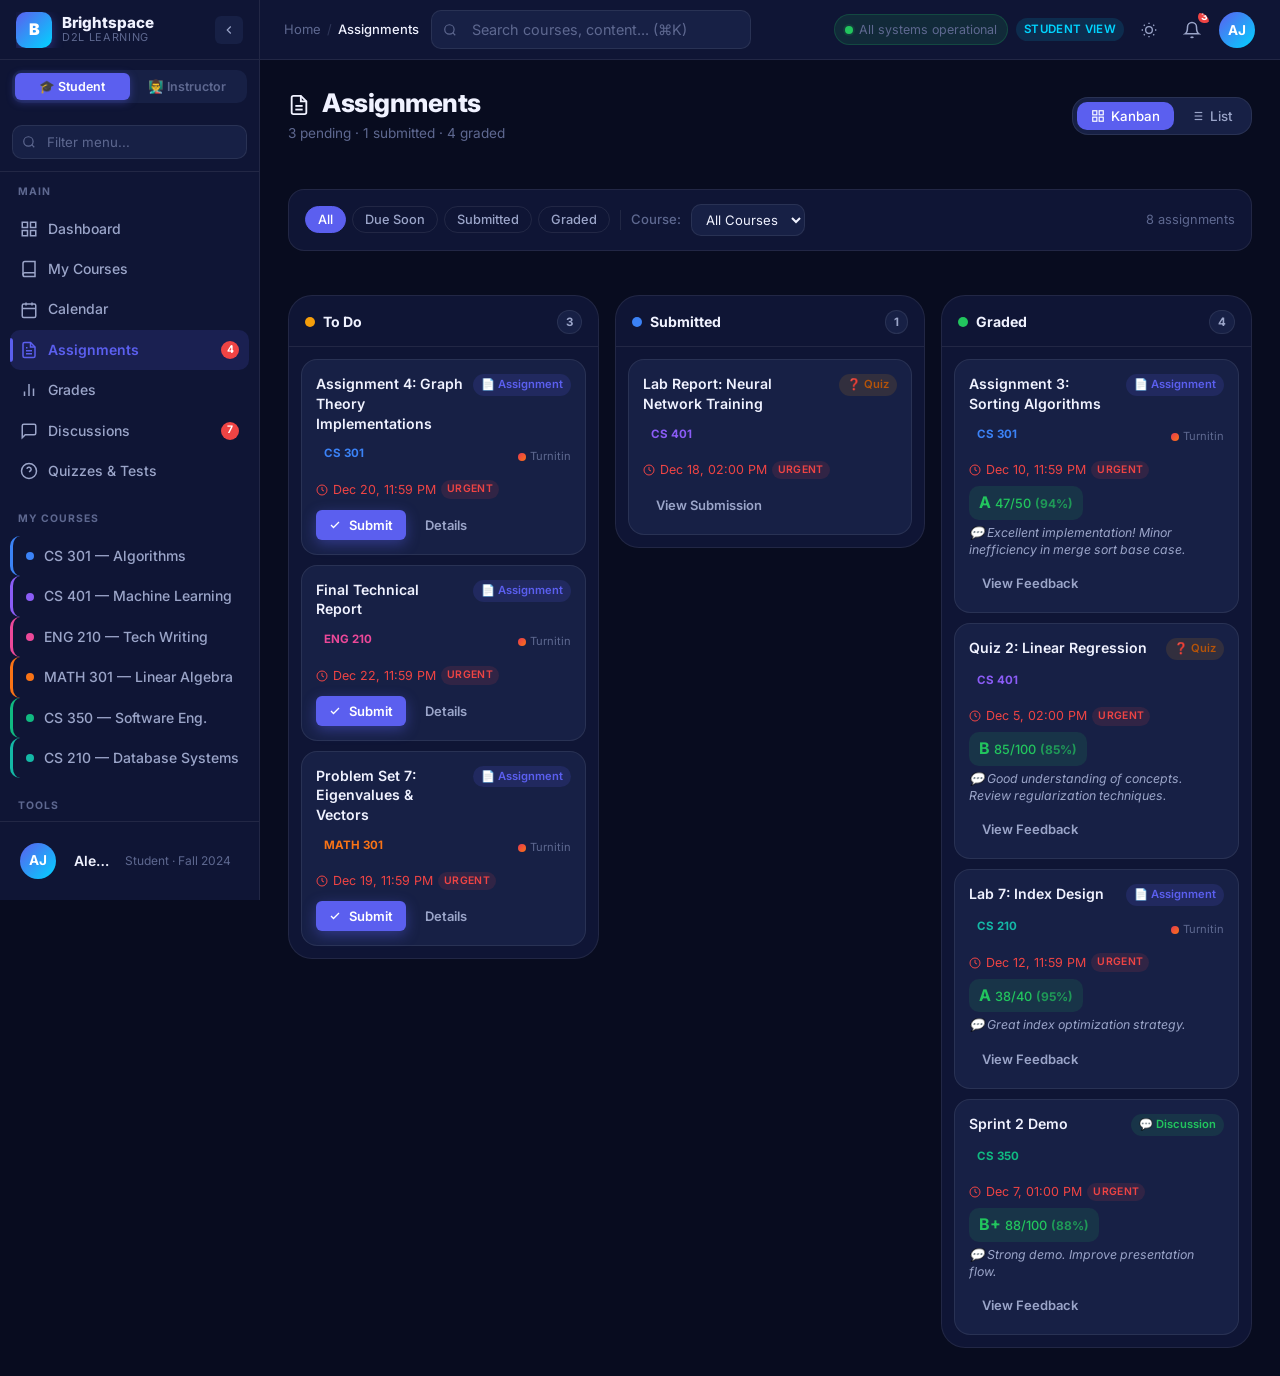
==== assignments.html @ e29e46c1 "Add files via upload" ====
<!DOCTYPE html>
<html lang="en">
<head>
  <meta charset="UTF-8"/>
  <meta name="viewport" content="width=device-width, initial-scale=1.0"/>
  <meta name="description" content="Brightspace LMS — Assignments. View, manage and submit your assignments across all courses."/>
  <title>Assignments — Brightspace LMS</title>
  <link rel="preconnect" href="https://fonts.googleapis.com"/>
  <link rel="preconnect" href="https://fonts.gstatic.com" crossorigin/>
  <link href="https://fonts.googleapis.com/css2?family=Inter:wght@300;400;500;600;700;800&display=swap" rel="stylesheet"/>
  <link rel="stylesheet" href="css/design-system.css"/>
  <link rel="stylesheet" href="css/layout.css"/>
  <link rel="stylesheet" href="css/animations.css"/>
  <style>
    /* ── Page-level controls ── */
    .page-header {
      display: flex;
      align-items: center;
      justify-content: space-between;
      gap: 16px;
      flex-wrap: wrap;
      margin-bottom: 20px;
    }
    .page-header-left h1 {
      font-size: 1.6rem;
      font-weight: 800;
      color: var(--text-primary);
    }
    .page-header-left p {
      font-size: 0.85rem;
      color: var(--text-muted);
      margin-top: 3px;
    }

    /* ── View toggle ── */
    .view-toggle {
      display: flex;
      background: var(--bg-elevated);
      border: 1px solid var(--border);
      border-radius: var(--radius-lg);
      padding: 4px;
      gap: 2px;
    }
    .view-btn {
      display: flex; align-items: center; gap: 6px;
      padding: 6px 14px;
      border-radius: var(--radius-md);
      border: none;
      background: transparent;
      color: var(--text-secondary);
      font-size: 0.83rem;
      font-weight: 500;
      cursor: pointer;
      transition: all var(--transition-fast);
      font-family: inherit;
    }
    .view-btn.active {
      background: var(--primary);
      color: #fff;
    }
    .view-btn:hover:not(.active) {
      background: var(--bg-surface);
      color: var(--text-primary);
    }

    /* ── Filter bar ── */
    .filter-bar {
      display: flex;
      align-items: center;
      gap: 10px;
      flex-wrap: wrap;
      padding: 14px 16px;
      background: var(--bg-surface);
      border: 1px solid var(--border);
      border-radius: var(--radius-lg);
      margin-bottom: 20px;
    }
    .filter-chip-group {
      display: flex;
      gap: 6px;
      flex-wrap: wrap;
    }
    .filter-chip {
      padding: 5px 12px;
      border-radius: 100px;
      border: 1px solid var(--border);
      background: transparent;
      color: var(--text-secondary);
      font-size: 0.8rem;
      font-weight: 500;
      cursor: pointer;
      transition: all var(--transition-fast);
      font-family: inherit;
    }
    .filter-chip.active {
      background: var(--primary);
      border-color: var(--primary);
      color: #fff;
    }
    .filter-chip:hover:not(.active) {
      border-color: var(--primary);
      color: var(--primary);
    }
    .filter-select {
      padding: 6px 10px;
      border-radius: var(--radius-md);
      border: 1px solid var(--border);
      background: var(--bg-elevated);
      color: var(--text-primary);
      font-size: 0.82rem;
      font-family: inherit;
      cursor: pointer;
    }
    .filter-divider {
      width: 1px;
      height: 20px;
      background: var(--border);
      flex-shrink: 0;
    }

    /* ── Kanban ── */
    .kanban-board {
      display: grid;
      grid-template-columns: repeat(3, 1fr);
      gap: 16px;
      align-items: start;
    }
    @media (max-width: 900px) {
      .kanban-board { grid-template-columns: 1fr; }
    }
    .kanban-col {
      background: var(--bg-surface);
      border: 1px solid var(--border);
      border-radius: var(--radius-xl);
      overflow: hidden;
    }
    .kanban-col-header {
      display: flex;
      align-items: center;
      justify-content: space-between;
      padding: 14px 16px 12px;
      border-bottom: 1px solid var(--border);
    }
    .kanban-col-title {
      display: flex;
      align-items: center;
      gap: 8px;
      font-size: 0.88rem;
      font-weight: 700;
      color: var(--text-primary);
    }
    .kanban-count {
      background: var(--bg-elevated);
      border: 1px solid var(--border);
      color: var(--text-secondary);
      font-size: 0.72rem;
      font-weight: 700;
      padding: 2px 8px;
      border-radius: 100px;
    }
    .kanban-cards {
      padding: 12px;
      display: flex;
      flex-direction: column;
      gap: 10px;
      min-height: 120px;
    }

    /* ── Assignment Card ── */
    .assignment-card {
      background: var(--bg-elevated);
      border: 1px solid var(--border);
      border-radius: var(--radius-lg);
      padding: 14px;
      transition: all var(--transition);
      cursor: default;
      position: relative;
    }
    .assignment-card:hover {
      border-color: rgba(91,95,239,0.35);
      transform: translateY(-1px);
      box-shadow: var(--shadow-md);
    }
    .card-top {
      display: flex;
      align-items: flex-start;
      justify-content: space-between;
      gap: 8px;
      margin-bottom: 8px;
    }
    .card-title {
      font-size: 0.88rem;
      font-weight: 600;
      color: var(--text-primary);
      line-height: 1.4;
    }
    .type-badge {
      display: flex; align-items: center; gap: 4px;
      padding: 2px 8px;
      border-radius: 100px;
      font-size: 0.7rem;
      font-weight: 600;
      white-space: nowrap;
      flex-shrink: 0;
    }
    .type-assignment { background: var(--primary-light); color: var(--primary); }
    .type-quiz       { background: var(--warning-light); color: #b45309; }
    .type-discussion { background: var(--success-light); color: var(--success); }

    .course-badge {
      display: inline-flex;
      align-items: center;
      gap: 5px;
      padding: 3px 8px;
      border-radius: 100px;
      font-size: 0.72rem;
      font-weight: 700;
      margin-bottom: 6px;
    }
    .card-due {
      display: flex;
      align-items: center;
      gap: 5px;
      font-size: 0.78rem;
      color: var(--text-muted);
      margin-top: 8px;
    }
    .card-actions {
      display: flex;
      gap: 6px;
      margin-top: 10px;
    }

    /* graded feedback */
    .grade-chip {
      display: inline-flex;
      align-items: baseline;
      gap: 4px;
      padding: 4px 10px;
      border-radius: var(--radius-md);
      background: var(--success-light);
      color: var(--success);
      font-weight: 700;
      font-size: 0.88rem;
      margin-top: 6px;
    }
    .feedback-snippet {
      font-size: 0.77rem;
      color: var(--text-secondary);
      font-style: italic;
      margin-top: 4px;
      line-height: 1.4;
      display: -webkit-box;
      -webkit-line-clamp: 2;
      -webkit-box-orient: vertical;
      overflow: hidden;
    }

    /* turnitin icon */
    .turnitin-badge {
      display: inline-flex;
      align-items: center;
      gap: 4px;
      font-size: 0.7rem;
      color: var(--text-muted);
      margin-left: auto;
    }
    .turnitin-dot {
      width: 8px; height: 8px;
      border-radius: 50%;
      background: linear-gradient(135deg, #e63950, #f97316);
    }

    /* ── List View ── */
    .assignments-table {
      width: 100%;
      border-collapse: collapse;
    }
    .assignments-table th {
      text-align: left;
      font-size: 0.75rem;
      font-weight: 700;
      color: var(--text-muted);
      text-transform: uppercase;
      letter-spacing: 0.06em;
      padding: 10px 14px;
      border-bottom: 1px solid var(--border);
      white-space: nowrap;
      cursor: pointer;
      user-select: none;
    }
    .assignments-table th:hover { color: var(--text-primary); }
    .assignments-table th .sort-icon { margin-left: 4px; opacity: 0.4; }
    .assignments-table th.sorted .sort-icon { opacity: 1; color: var(--primary); }
    .assignments-table td {
      padding: 12px 14px;
      border-bottom: 1px solid var(--border);
      font-size: 0.85rem;
      color: var(--text-primary);
      vertical-align: middle;
    }
    .assignments-table tr:last-child td { border-bottom: none; }
    .assignments-table tbody tr:hover { background: var(--bg-elevated); }
    .table-check { width: 16px; height: 16px; accent-color: var(--primary); cursor: pointer; }

    .status-badge {
      display: inline-flex; align-items: center; gap: 5px;
      padding: 3px 10px;
      border-radius: 100px;
      font-size: 0.75rem;
      font-weight: 600;
    }
    .status-pending  { background: var(--warning-light); color: #b45309; }
    .status-submitted{ background: #EFF6FF; color: #2563EB; }
    .status-graded   { background: var(--success-light); color: var(--success); }

    /* empty state */
    .empty-kanban {
      text-align: center;
      padding: 32px 16px;
      color: var(--text-muted);
      font-size: 0.83rem;
    }

    /* ── Submit Modal ── */
    .modal-overlay {
      position: fixed; inset: 0;
      background: rgba(0,0,0,0.6);
      backdrop-filter: blur(4px);
      z-index: 1000;
      display: none;
      align-items: center;
      justify-content: center;
      padding: 20px;
    }
    .modal-overlay.open { display: flex; }
    .modal-box {
      background: var(--bg-surface);
      border: 1px solid var(--border);
      border-radius: var(--radius-xl);
      width: 100%;
      max-width: 600px;
      max-height: 90vh;
      overflow-y: auto;
      box-shadow: var(--shadow-xl);
      animation: slideUp 0.25s ease;
    }
    @keyframes slideUp {
      from { opacity: 0; transform: translateY(20px); }
      to   { opacity: 1; transform: translateY(0); }
    }
    .modal-header {
      display: flex;
      align-items: flex-start;
      justify-content: space-between;
      padding: 20px 22px 16px;
      border-bottom: 1px solid var(--border);
    }
    .modal-title { font-size: 1.05rem; font-weight: 700; color: var(--text-primary); }
    .modal-subtitle { font-size: 0.82rem; color: var(--text-muted); margin-top: 3px; }
    .modal-body { padding: 20px 22px; }
    .modal-footer {
      padding: 14px 22px;
      border-top: 1px solid var(--border);
      display: flex;
      justify-content: flex-end;
      gap: 10px;
    }

    /* submission tabs */
    .submit-tabs { display: flex; gap: 0; border-bottom: 1px solid var(--border); margin-bottom: 18px; }
    .submit-tab {
      padding: 9px 16px;
      border: none;
      background: transparent;
      color: var(--text-secondary);
      font-size: 0.85rem;
      font-weight: 500;
      cursor: pointer;
      font-family: inherit;
      border-bottom: 2px solid transparent;
      margin-bottom: -1px;
      transition: all var(--transition-fast);
    }
    .submit-tab.active {
      color: var(--primary);
      border-bottom-color: var(--primary);
      font-weight: 600;
    }
    .submit-panel { display: none; }
    .submit-panel.active { display: block; }

    /* drag-drop zone */
    .drop-zone {
      border: 2px dashed var(--border);
      border-radius: var(--radius-lg);
      padding: 36px;
      text-align: center;
      transition: all var(--transition);
      cursor: pointer;
    }
    .drop-zone:hover, .drop-zone.dragover {
      border-color: var(--primary);
      background: var(--primary-light);
    }
    .drop-zone-icon { font-size: 2.2rem; margin-bottom: 10px; }
    .drop-zone p { font-size: 0.88rem; color: var(--text-secondary); }
    .drop-zone strong { color: var(--primary); }

    .form-label { display: block; font-size: 0.82rem; font-weight: 600; color: var(--text-primary); margin-bottom: 6px; }
    .form-textarea {
      width: 100%;
      min-height: 120px;
      padding: 10px 12px;
      border: 1px solid var(--border);
      border-radius: var(--radius-md);
      background: var(--bg-elevated);
      color: var(--text-primary);
      font-size: 0.875rem;
      font-family: inherit;
      resize: vertical;
      transition: border-color var(--transition-fast);
      box-sizing: border-box;
    }
    .form-textarea:focus {
      outline: none;
      border-color: var(--primary);
      box-shadow: 0 0 0 3px var(--primary-light);
    }
  </style>
</head>
<body>
<div class="app-shell" id="appShell">

  <!-- ═══════════════ SIDEBAR ═══════════════ -->
  <aside class="sidebar" id="sidebar" role="navigation" aria-label="Main navigation">
    <div class="sidebar-header">
      <a href="index.html" class="logo" aria-label="Brightspace LMS home">
        <div class="logo-icon" aria-hidden="true">B</div>
        <div class="logo-text">
          <span class="brand">Brightspace</span>
          <span class="sub">D2L Learning</span>
        </div>
      </a>
      <button class="sidebar-toggle" id="sidebarToggle" aria-label="Collapse sidebar" data-tooltip="Collapse (Ctrl+B)">
        <svg width="14" height="14" fill="none" stroke="currentColor" stroke-width="2" viewBox="0 0 24 24"><polyline points="15 18 9 12 15 6"/></svg>
      </button>
    </div>

    <!-- Role Toggle -->
    <div class="role-toggle" role="group" aria-label="Switch user role">
      <button class="role-btn" data-role-btn="student" aria-pressed="true">🎓 Student</button>
      <button class="role-btn" data-role-btn="instructor" aria-pressed="false">👨‍🏫 Instructor</button>
    </div>

    <!-- Search -->
    <div class="sidebar-search">
      <div class="input-group">
        <svg class="input-icon" width="14" height="14" fill="none" stroke="currentColor" stroke-width="2" viewBox="0 0 24 24"><circle cx="11" cy="11" r="8"/><path d="m21 21-4.35-4.35"/></svg>
        <input type="search" class="input" id="sidebarSearch" placeholder="Filter menu..." aria-label="Filter navigation"/>
      </div>
    </div>

    <div class="sidebar-scroll">
      <!-- Main Navigation -->
      <nav class="nav-section" aria-label="Main">
        <div class="nav-section-label">Main</div>
        <a href="index.html" class="nav-item" data-page="index.html" aria-label="Dashboard">
          <svg width="18" height="18" fill="none" stroke="currentColor" stroke-width="2" viewBox="0 0 24 24"><rect x="3" y="3" width="7" height="7"/><rect x="14" y="3" width="7" height="7"/><rect x="3" y="14" width="7" height="7"/><rect x="14" y="14" width="7" height="7"/></svg>
          <span class="nav-label">Dashboard</span>
        </a>
        <a href="courses.html" class="nav-item" data-page="courses.html" aria-label="My Courses">
          <svg width="18" height="18" fill="none" stroke="currentColor" stroke-width="2" viewBox="0 0 24 24"><path d="M4 19.5A2.5 2.5 0 0 1 6.5 17H20"/><path d="M6.5 2H20v20H6.5A2.5 2.5 0 0 1 4 19.5v-15A2.5 2.5 0 0 1 6.5 2z"/></svg>
          <span class="nav-label">My Courses</span>
        </a>
        <a href="calendar.html" class="nav-item" data-page="calendar.html" aria-label="Calendar">
          <svg width="18" height="18" fill="none" stroke="currentColor" stroke-width="2" viewBox="0 0 24 24"><rect x="3" y="4" width="18" height="18" rx="2"/><line x1="16" y1="2" x2="16" y2="6"/><line x1="8" y1="2" x2="8" y2="6"/><line x1="3" y1="10" x2="21" y2="10"/></svg>
          <span class="nav-label">Calendar</span>
        </a>
        <a href="assignments.html" class="nav-item" data-page="assignments.html" aria-label="Assignments">
          <svg width="18" height="18" fill="none" stroke="currentColor" stroke-width="2" viewBox="0 0 24 24"><path d="M14 2H6a2 2 0 0 0-2 2v16a2 2 0 0 0 2 2h12a2 2 0 0 0 2-2V8z"/><polyline points="14 2 14 8 20 8"/><line x1="16" y1="13" x2="8" y2="13"/><line x1="16" y1="17" x2="8" y2="17"/><polyline points="10 9 9 9 8 9"/></svg>
          <span class="nav-label">Assignments</span>
          <span class="nav-badge" aria-label="4 items due soon">4</span>
        </a>
        <a href="grades.html" class="nav-item" data-page="grades.html" aria-label="Grades">
          <svg width="18" height="18" fill="none" stroke="currentColor" stroke-width="2" viewBox="0 0 24 24"><line x1="18" y1="20" x2="18" y2="10"/><line x1="12" y1="20" x2="12" y2="4"/><line x1="6" y1="20" x2="6" y2="14"/></svg>
          <span class="nav-label">Grades</span>
        </a>
        <a href="discussions.html" class="nav-item" data-page="discussions.html" aria-label="Discussions">
          <svg width="18" height="18" fill="none" stroke="currentColor" stroke-width="2" viewBox="0 0 24 24"><path d="M21 15a2 2 0 0 1-2 2H7l-4 4V5a2 2 0 0 1 2-2h14a2 2 0 0 1 2 2z"/></svg>
          <span class="nav-label">Discussions</span>
          <span class="nav-badge" aria-label="7 unread">7</span>
        </a>
        <a href="quizzes.html" class="nav-item" data-page="quizzes.html" aria-label="Quizzes & Tests">
          <svg width="18" height="18" fill="none" stroke="currentColor" stroke-width="2" viewBox="0 0 24 24"><circle cx="12" cy="12" r="10"/><path d="M9.09 9a3 3 0 0 1 5.83 1c0 2-3 3-3 3"/><line x1="12" y1="17" x2="12.01" y2="17"/></svg>
          <span class="nav-label">Quizzes &amp; Tests</span>
        </a>
      </nav>

      <!-- Course Navigation -->
      <nav class="nav-section" aria-label="Courses">
        <div class="nav-section-label">My Courses</div>
        <a href="course-home.html?id=cs301" class="nav-item" data-page="course-home.html" style="border-left:3px solid var(--course-blue);padding-left:13px">
          <span style="width:8px;height:8px;border-radius:50%;background:var(--course-blue);flex-shrink:0"></span>
          <span class="nav-label">CS 301 — Algorithms</span>
        </a>
        <a href="course-home.html?id=cs401" class="nav-item" data-page="course-home.html" style="border-left:3px solid var(--course-purple);padding-left:13px">
          <span style="width:8px;height:8px;border-radius:50%;background:var(--course-purple);flex-shrink:0"></span>
          <span class="nav-label">CS 401 — Machine Learning</span>
        </a>
        <a href="course-home.html?id=eng210" class="nav-item" data-page="course-home.html" style="border-left:3px solid var(--course-pink);padding-left:13px">
          <span style="width:8px;height:8px;border-radius:50%;background:var(--course-pink);flex-shrink:0"></span>
          <span class="nav-label">ENG 210 — Tech Writing</span>
        </a>
        <a href="course-home.html?id=math301" class="nav-item" data-page="course-home.html" style="border-left:3px solid var(--course-orange);padding-left:13px">
          <span style="width:8px;height:8px;border-radius:50%;background:var(--course-orange);flex-shrink:0"></span>
          <span class="nav-label">MATH 301 — Linear Algebra</span>
        </a>
        <a href="course-home.html?id=cs350" class="nav-item" data-page="course-home.html" style="border-left:3px solid var(--course-green);padding-left:13px">
          <span style="width:8px;height:8px;border-radius:50%;background:var(--course-green);flex-shrink:0"></span>
          <span class="nav-label">CS 350 — Software Eng.</span>
        </a>
        <a href="course-home.html?id=cs210" class="nav-item" data-page="course-home.html" style="border-left:3px solid var(--course-teal);padding-left:13px">
          <span style="width:8px;height:8px;border-radius:50%;background:var(--course-teal);flex-shrink:0"></span>
          <span class="nav-label">CS 210 — Database Systems</span>
        </a>
      </nav>

      <!-- Tools -->
      <nav class="nav-section" aria-label="Tools">
        <div class="nav-section-label">Tools</div>
        <a href="content.html" class="nav-item" data-page="content.html">
          <svg width="18" height="18" fill="none" stroke="currentColor" stroke-width="2" viewBox="0 0 24 24"><path d="M2 3h6a4 4 0 0 1 4 4v14a3 3 0 0 0-3-3H2z"/><path d="M22 3h-6a4 4 0 0 0-4 4v14a3 3 0 0 1 3-3h7z"/></svg>
          <span class="nav-label">Course Content</span>
        </a>
        <a href="#" class="nav-item" onclick="Toast.show('Brightspace ePortfolio opened','info'); return false;">
          <svg width="18" height="18" fill="none" stroke="currentColor" stroke-width="2" viewBox="0 0 24 24"><rect x="2" y="7" width="20" height="14" rx="2"/><path d="M16 21V5a2 2 0 0 0-2-2h-4a2 2 0 0 0-2 2v16"/></svg>
          <span class="nav-label">ePortfolio</span>
        </a>
        <a href="#" class="nav-item" onclick="Toast.show('Awards & Badges opened','info'); return false;">
          <svg width="18" height="18" fill="none" stroke="currentColor" stroke-width="2" viewBox="0 0 24 24"><circle cx="12" cy="8" r="6"/><path d="M15.477 12.89L17 22l-5-3-5 3 1.523-9.11"/></svg>
          <span class="nav-label">Awards &amp; Badges</span>
        </a>
        <a href="#" class="nav-item" onclick="Toast.show('Surveys opened','info'); return false;">
          <svg width="18" height="18" fill="none" stroke="currentColor" stroke-width="2" viewBox="0 0 24 24"><path d="M14 2H6a2 2 0 0 0-2 2v16a2 2 0 0 0 2 2h12a2 2 0 0 0 2-2V8z"/><polyline points="14 2 14 8 20 8"/><line x1="16" y1="13" x2="8" y2="13"/><line x1="16" y1="17" x2="8" y2="17"/><polyline points="10 9 9 9 8 9"/></svg>
          <span class="nav-label">Surveys</span>
        </a>
        <a href="#" class="nav-item" onclick="Toast.show('Checklist opened','info'); return false;">
          <svg width="18" height="18" fill="none" stroke="currentColor" stroke-width="2" viewBox="0 0 24 24"><polyline points="9 11 12 14 22 4"/><path d="M21 12v7a2 2 0 0 1-2 2H5a2 2 0 0 1-2-2V5a2 2 0 0 1 2-2h11"/></svg>
          <span class="nav-label">Checklists</span>
        </a>
        <a href="#" class="nav-item" onclick="Toast.show('Groups opened','info'); return false;">
          <svg width="18" height="18" fill="none" stroke="currentColor" stroke-width="2" viewBox="0 0 24 24"><path d="M17 21v-2a4 4 0 0 0-4-4H5a4 4 0 0 0-4 4v2"/><circle cx="9" cy="7" r="4"/><path d="M23 21v-2a4 4 0 0 0-3-3.87"/><path d="M16 3.13a4 4 0 0 1 0 7.75"/></svg>
          <span class="nav-label">Groups</span>
        </a>
        <a href="#" class="nav-item" data-instructor-only style="display:none" onclick="Toast.show('Competencies opened','info'); return false;">
          <svg width="18" height="18" fill="none" stroke="currentColor" stroke-width="2" viewBox="0 0 24 24"><path d="M22 11.08V12a10 10 0 1 1-5.93-9.14"/><polyline points="22 4 12 14.01 9 11.01"/></svg>
          <span class="nav-label">Competencies</span>
        </a>
        <a href="#" class="nav-item" data-instructor-only style="display:none" onclick="Toast.show('Analytics opened','info'); return false;">
          <svg width="18" height="18" fill="none" stroke="currentColor" stroke-width="2" viewBox="0 0 24 24"><line x1="18" y1="20" x2="18" y2="10"/><line x1="12" y1="20" x2="12" y2="4"/><line x1="6" y1="20" x2="6" y2="14"/></svg>
          <span class="nav-label">Class Analytics</span>
        </a>
        <a href="#" class="nav-item" data-instructor-only style="display:none" onclick="Toast.show('Rubrics opened','info'); return false;">
          <svg width="18" height="18" fill="none" stroke="currentColor" stroke-width="2" viewBox="0 0 24 24"><path d="M9 11l3 3L22 4"/><path d="M21 12v7a2 2 0 0 1-2 2H5a2 2 0 0 1-2-2V5a2 2 0 0 1 2-2h11"/></svg>
          <span class="nav-label">Rubrics</span>
        </a>
        <a href="#" class="nav-item" data-instructor-only style="display:none" onclick="Toast.show('Grade settings opened','info'); return false;">
          <svg width="18" height="18" fill="none" stroke="currentColor" stroke-width="2" viewBox="0 0 24 24"><circle cx="12" cy="12" r="3"/><path d="M19.4 15a1.65 1.65 0 0 0 .33 1.82l.06.06a2 2 0 0 1-2.83 2.83l-.06-.06a1.65 1.65 0 0 0-1.82-.33 1.65 1.65 0 0 0-1 1.51V21a2 2 0 0 1-4 0v-.09A1.65 1.65 0 0 0 9 19.4a1.65 1.65 0 0 0-1.82.33l-.06.06a2 2 0 0 1-2.83-2.83l.06-.06A1.65 1.65 0 0 0 4.68 15a1.65 1.65 0 0 0-1.51-1H3a2 2 0 0 1 0-4h.09A1.65 1.65 0 0 0 4.6 9a1.65 1.65 0 0 0-.33-1.82l-.06-.06a2 2 0 0 1 2.83-2.83l.06.06A1.65 1.65 0 0 0 9 4.68a1.65 1.65 0 0 0 1-1.51V3a2 2 0 0 1 4 0v.09a1.65 1.65 0 0 0 1 1.51 1.65 1.65 0 0 0 1.82-.33l.06-.06a2 2 0 0 1 2.83 2.83l-.06.06A1.65 1.65 0 0 0 19.4 9a1.65 1.65 0 0 0 1.51 1H21a2 2 0 0 1 0 4h-.09a1.65 1.65 0 0 0-1.51 1z"/></svg>
          <span class="nav-label">Grade Settings</span>
        </a>
      </nav>
    </div>

    <!-- Sidebar Bottom -->
    <div class="sidebar-bottom">
      <a href="profile.html" class="sidebar-bottom-info" aria-label="View your profile">
        <div class="avatar-placeholder" style="width:36px;height:36px;font-size:0.85rem" id="sidebarAvatar">AJ</div>
        <div class="info-text sidebar-bottom-info">
          <div class="name" id="sidebarName">Alex Johnson</div>
          <div class="role-text" id="sidebarRole">Student · Fall 2024</div>
        </div>
      </a>
    </div>
  </aside>

  <!-- ═══════════════ TOPBAR ═══════════════ -->
  <header class="topbar" role="banner">
    <div class="topbar-left">
      <button class="btn btn-icon" id="mobileSidebarToggle" aria-label="Open navigation menu" style="display:none">
        <svg width="18" height="18" fill="none" stroke="currentColor" stroke-width="2" viewBox="0 0 24 24"><line x1="3" y1="12" x2="21" y2="12"/><line x1="3" y1="6" x2="21" y2="6"/><line x1="3" y1="18" x2="21" y2="18"/></svg>
      </button>

      <!-- Breadcrumb -->
      <nav aria-label="Breadcrumb" class="breadcrumbs">
        <a href="index.html">Home</a>
        <span class="sep" aria-hidden="true">/</span>
        <span class="current" aria-current="page">Assignments</span>
      </nav>

      <!-- Global search -->
      <div class="input-group" style="max-width:320px;flex:1" role="search">
        <svg class="input-icon" width="14" height="14" fill="none" stroke="currentColor" stroke-width="2" viewBox="0 0 24 24"><circle cx="11" cy="11" r="8"/><path d="m21 21-4.35-4.35"/></svg>
        <input type="search" class="input" id="globalSearch" placeholder="Search courses, content... (⌘K)" aria-label="Search Brightspace"/>
      </div>
    </div>

    <div class="topbar-right">
      <div id="systemStatus" class="system-status" role="status" aria-live="polite">
        <span class="status-dot online"></span> All systems operational
      </div>
      <span class="badge badge-accent" id="roleBadge">Student View</span>
      <button class="btn btn-icon" id="themeToggle" aria-label="Toggle theme" data-tooltip="Light mode">
        <svg width="16" height="16" fill="none" stroke="currentColor" stroke-width="2" viewBox="0 0 24 24"><circle cx="12" cy="12" r="5"/><path d="M12 1v2M12 21v2M4.22 4.22l1.42 1.42M18.36 18.36l1.42 1.42M1 12h2M21 12h2M4.22 19.78l1.42-1.42M18.36 5.64l1.42-1.42"/></svg>
      </button>

      <!-- Notifications -->
      <div class="dropdown notif-btn" style="position:relative">
        <button class="btn btn-icon" id="notifBell" aria-label="Notifications — 3 unread" aria-expanded="false" aria-haspopup="true">
          <svg width="18" height="18" fill="none" stroke="currentColor" stroke-width="2" viewBox="0 0 24 24"><path d="M18 8A6 6 0 0 0 6 8c0 7-3 9-3 9h18s-3-2-3-9"/><path d="M13.73 21a2 2 0 0 1-3.46 0"/></svg>
          <span class="notif-count" aria-hidden="true">3</span>
        </button>
        <div class="notif-panel" id="notifPanel" role="dialog" aria-label="Notifications" aria-hidden="true">
          <div class="notif-panel-header">
            <h3 style="font-size:0.95rem;font-weight:700">Notifications</h3>
            <button class="btn btn-ghost btn-sm" id="markAllRead" aria-label="Mark all notifications as read">Mark all read</button>
          </div>
          <ul class="notif-list" role="list">
            <li class="notif-item unread" role="listitem" onclick="Toast.show('Opening announcement...','info')">
              <div style="font-size:1.2rem">📢</div>
              <div class="notif-item-content">
                <div class="notif-item-title">Quiz 3 Moved to Friday — CS 401</div>
                <div class="notif-item-text">Dr. Chen has rescheduled Quiz 3 to this Friday at 2PM.</div>
                <div class="notif-item-time">10 min ago</div>
              </div>
            </li>
            <li class="notif-item unread" role="listitem" onclick="Toast.show('Opening grade feedback...','success')">
              <div style="font-size:1.2rem">✅</div>
              <div class="notif-item-content">
                <div class="notif-item-title">Assignment 3 Graded — CS 301</div>
                <div class="notif-item-text">You received 47/50 — great work on the sorting algorithms!</div>
                <div class="notif-item-time">2 hours ago</div>
              </div>
            </li>
            <li class="notif-item unread" role="listitem" onclick="Toast.show('Opening discussion...','info')">
              <div style="font-size:1.2rem">💬</div>
              <div class="notif-item-content">
                <div class="notif-item-title">New Reply in Sprint 3 — CS 350</div>
                <div class="notif-item-text">Prof. Rivera replied to your post in "Architecture Discussion".</div>
                <div class="notif-item-time">5 hours ago</div>
              </div>
            </li>
            <li class="notif-item" role="listitem" onclick="Toast.show('Opening calendar...','info')">
              <div style="font-size:1.2rem">⏰</div>
              <div class="notif-item-content">
                <div class="notif-item-title">Deadline Reminder — MATH 301</div>
                <div class="notif-item-text">Problem Set 7 is due tomorrow at 11:59 PM.</div>
                <div class="notif-item-time">1 day ago</div>
              </div>
            </li>
          </ul>
          <div style="padding:10px;border-top:1px solid var(--border)">
            <a href="#" class="btn btn-ghost btn-sm w-full" style="justify-content:center">View all notifications</a>
          </div>
        </div>
      </div>

      <!-- Profile dropdown -->
      <div class="dropdown">
        <button class="btn btn-icon" data-dropdown-trigger aria-label="User menu" aria-expanded="false" aria-haspopup="true" style="padding:0">
          <div class="avatar-placeholder" style="width:36px;height:36px;font-size:0.85rem">AJ</div>
        </button>
        <div class="dropdown-menu" role="menu">
          <div style="padding:10px 12px 6px;border-bottom:1px solid var(--border)">
            <div style="font-weight:600;font-size:0.875rem">Alex Johnson</div>
            <div style="font-size:0.78rem;color:var(--text-muted)">alex.johnson@university.edu</div>
          </div>
          <a href="profile.html" class="dropdown-item" role="menuitem">
            <svg width="15" height="15" fill="none" stroke="currentColor" stroke-width="2" viewBox="0 0 24 24"><path d="M20 21v-2a4 4 0 0 0-4-4H8a4 4 0 0 0-4 4v2"/><circle cx="12" cy="7" r="4"/></svg>
            Profile &amp; Settings
          </a>
          <div class="dropdown-item" role="menuitem" onclick="Toast.show('Opening account security settings...','info')">
            <svg width="15" height="15" fill="none" stroke="currentColor" stroke-width="2" viewBox="0 0 24 24"><rect x="3" y="11" width="18" height="11" rx="2"/><path d="M7 11V7a5 5 0 0 1 10 0v4"/></svg>
            Account Security
          </div>
          <div class="dropdown-divider"></div>
          <div class="dropdown-item danger" role="menuitem" onclick="Toast.show('You have been signed out.','warning')">
            <svg width="15" height="15" fill="none" stroke="currentColor" stroke-width="2" viewBox="0 0 24 24"><path d="M9 21H5a2 2 0 0 1-2-2V5a2 2 0 0 1 2-2h4"/><polyline points="16 17 21 12 16 7"/><line x1="21" y1="12" x2="9" y2="12"/></svg>
            Sign out
          </div>
        </div>
      </div>
    </div>
  </header>

  <!-- ═══════════════ MAIN CONTENT ═══════════════ -->
  <main class="main-content" id="mainContent" role="main" aria-label="Assignments content">

    <!-- Page Header -->
    <div class="page-header stagger-1">
      <div class="page-header-left">
        <h1>
          <svg width="22" height="22" fill="none" stroke="currentColor" stroke-width="2" viewBox="0 0 24 24" style="vertical-align:-4px;margin-right:8px"><path d="M14 2H6a2 2 0 0 0-2 2v16a2 2 0 0 0 2 2h12a2 2 0 0 0 2-2V8z"/><polyline points="14 2 14 8 20 8"/><line x1="16" y1="13" x2="8" y2="13"/><line x1="16" y1="17" x2="8" y2="17"/></svg>
          Assignments
        </h1>
        <p id="assignmentSubtitle">Loading your assignments...</p>
      </div>
      <div style="display:flex;gap:10px;align-items:center">
        <div class="view-toggle" role="group" aria-label="Switch view">
          <button class="view-btn active" id="viewKanban" aria-pressed="true" onclick="switchView('kanban')">
            <svg width="14" height="14" fill="none" stroke="currentColor" stroke-width="2" viewBox="0 0 24 24"><rect x="3" y="3" width="7" height="7"/><rect x="14" y="3" width="7" height="7"/><rect x="3" y="14" width="7" height="7"/><rect x="14" y="14" width="7" height="7"/></svg>
            Kanban
          </button>
          <button class="view-btn" id="viewList" aria-pressed="false" onclick="switchView('list')">
            <svg width="14" height="14" fill="none" stroke="currentColor" stroke-width="2" viewBox="0 0 24 24"><line x1="8" y1="6" x2="21" y2="6"/><line x1="8" y1="12" x2="21" y2="12"/><line x1="8" y1="18" x2="21" y2="18"/><line x1="3" y1="6" x2="3.01" y2="6"/><line x1="3" y1="12" x2="3.01" y2="12"/><line x1="3" y1="18" x2="3.01" y2="18"/></svg>
            List
          </button>
        </div>
      </div>
    </div>

    <!-- Filter Bar -->
    <div class="filter-bar stagger-2" role="toolbar" aria-label="Filter assignments">
      <div class="filter-chip-group" role="group" aria-label="Status filters">
        <button class="filter-chip active" id="chip-all" onclick="applyFilter('all')" aria-pressed="true">All</button>
        <button class="filter-chip" id="chip-pending" onclick="applyFilter('pending')" aria-pressed="false">Due Soon</button>
        <button class="filter-chip" id="chip-submitted" onclick="applyFilter('submitted')" aria-pressed="false">Submitted</button>
        <button class="filter-chip" id="chip-graded" onclick="applyFilter('graded')" aria-pressed="false">Graded</button>
      </div>
      <div class="filter-divider" aria-hidden="true"></div>
      <label for="courseFilter" style="font-size:0.82rem;color:var(--text-muted);font-weight:500">Course:</label>
      <select class="filter-select" id="courseFilter" aria-label="Filter by course" onchange="applyFilter(currentFilter)">
        <option value="">All Courses</option>
        <option value="CS 301">CS 301</option>
        <option value="CS 401">CS 401</option>
        <option value="ENG 210">ENG 210</option>
        <option value="MATH 301">MATH 301</option>
        <option value="CS 350">CS 350</option>
        <option value="CS 210">CS 210</option>
      </select>
      <span id="filterResultCount" style="margin-left:auto;font-size:0.8rem;color:var(--text-muted)"></span>
    </div>

    <!-- Kanban View -->
    <div id="kanbanView" class="stagger-3">
      <div class="kanban-board">
        <!-- To Do -->
        <div class="kanban-col">
          <div class="kanban-col-header">
            <div class="kanban-col-title">
              <span style="width:10px;height:10px;border-radius:50%;background:#F59E0B;display:inline-block"></span>
              To Do
            </div>
            <span class="kanban-count" id="todoCount">0</span>
          </div>
          <div class="kanban-cards" id="todoCards" role="list" aria-label="To do assignments"></div>
        </div>

        <!-- Submitted -->
        <div class="kanban-col">
          <div class="kanban-col-header">
            <div class="kanban-col-title">
              <span style="width:10px;height:10px;border-radius:50%;background:#3B82F6;display:inline-block"></span>
              Submitted
            </div>
            <span class="kanban-count" id="submittedCount">0</span>
          </div>
          <div class="kanban-cards" id="submittedCards" role="list" aria-label="Submitted assignments"></div>
        </div>

        <!-- Graded -->
        <div class="kanban-col">
          <div class="kanban-col-header">
            <div class="kanban-col-title">
              <span style="width:10px;height:10px;border-radius:50%;background:#22C55E;display:inline-block"></span>
              Graded
            </div>
            <span class="kanban-count" id="gradedCount">0</span>
          </div>
          <div class="kanban-cards" id="gradedCards" role="list" aria-label="Graded assignments"></div>
        </div>
      </div>
    </div>

    <!-- List View -->
    <div id="listView" class="card stagger-3" hidden>
      <div class="section-header">
        <h3 style="font-size:0.95rem">All Assignments</h3>
        <span id="listCount" style="font-size:0.82rem;color:var(--text-muted)"></span>
      </div>
      <div style="overflow-x:auto">
        <table class="assignments-table" aria-label="Assignments list">
          <thead>
            <tr>
              <th style="width:36px"><input type="checkbox" class="table-check" aria-label="Select all assignments" id="selectAll"/></th>
              <th onclick="sortTable('title')" aria-sort="none">Title <span class="sort-icon">↕</span></th>
              <th onclick="sortTable('course')" aria-sort="none">Course <span class="sort-icon">↕</span></th>
              <th onclick="sortTable('type')" aria-sort="none">Type <span class="sort-icon">↕</span></th>
              <th onclick="sortTable('due')" aria-sort="none" class="sorted">Due Date <span class="sort-icon" style="opacity:1;color:var(--primary)">↑</span></th>
              <th>Status</th>
              <th>Grade</th>
              <th>Action</th>
            </tr>
          </thead>
          <tbody id="assignmentTableBody"></tbody>
        </table>
      </div>
    </div>

  </main>
</div>

<!-- ─── Skip to content ─── -->
<a href="#mainContent" class="skip-link" style="position:fixed;top:-100%;left:16px;z-index:9999;padding:8px 16px;background:var(--primary);color:#fff;border-radius:0 0 var(--radius-md) var(--radius-md);font-weight:600;text-decoration:none;transition:top 0.2s" onblur="this.style.top='-100%'" onfocus="this.style.top='0'">Skip to main content</a>

<!-- ─── Submit Assignment Modal ─── -->
<div class="modal-overlay" id="submitModal" role="dialog" aria-modal="true" aria-labelledby="submitModalTitle" aria-hidden="true">
  <div class="modal-box">
    <div class="modal-header">
      <div>
        <div class="modal-title" id="submitModalTitle">Submit Assignment</div>
        <div class="modal-subtitle" id="submitModalSubtitle">Choose your submission type below</div>
      </div>
      <button class="btn btn-icon" onclick="closeModal('submitModal')" aria-label="Close submit dialog">
        <svg width="16" height="16" fill="none" stroke="currentColor" stroke-width="2" viewBox="0 0 24 24"><line x1="18" y1="6" x2="6" y2="18"/><line x1="6" y1="6" x2="18" y2="18"/></svg>
      </button>
    </div>
    <div class="modal-body">
      <!-- Tabs -->
      <div class="submit-tabs" role="tablist" aria-label="Submission type">
        <button class="submit-tab active" role="tab" id="tab-file" aria-selected="true" aria-controls="panel-file" onclick="switchSubmitTab('file')">
          📎 File Upload
        </button>
        <button class="submit-tab" role="tab" id="tab-text" aria-selected="false" aria-controls="panel-text" onclick="switchSubmitTab('text')">
          ✏️ Text Submission
        </button>
      </div>

      <!-- File Upload Panel -->
      <div class="submit-panel active" id="panel-file" role="tabpanel" aria-labelledby="tab-file">
        <div class="drop-zone" id="dropZone"
          ondragover="event.preventDefault(); this.classList.add('dragover')"
          ondragleave="this.classList.remove('dragover')"
          ondrop="handleDrop(event)"
          onclick="document.getElementById('fileInput').click()"
          tabindex="0" role="button" aria-label="Click or drag files to upload"
          onkeydown="if(event.key==='Enter'||event.key===' ') document.getElementById('fileInput').click()">
          <div class="drop-zone-icon">📁</div>
          <p><strong>Click to browse</strong> or drag &amp; drop files here</p>
          <p style="margin-top:6px;font-size:0.77rem;color:var(--text-muted)">Accepted: PDF, DOCX, ZIP, PNG, JPG — Max 50MB</p>
        </div>
        <input type="file" id="fileInput" style="display:none" multiple accept=".pdf,.docx,.zip,.png,.jpg" onchange="handleFileSelect(this)"/>
        <div id="fileList" style="margin-top:12px;display:flex;flex-direction:column;gap:6px"></div>
      </div>

      <!-- Text Submission Panel -->
      <div class="submit-panel" id="panel-text" role="tabpanel" aria-labelledby="tab-text" hidden>
        <div style="display:flex;align-items:center;justify-content:space-between;margin-bottom:8px">
          <label class="form-label" for="textSubmission" style="margin:0">Your submission text</label>
          <span class="turnitin-badge" title="Turnitin originality check enabled">
            <span class="turnitin-dot"></span>Turnitin enabled
          </span>
        </div>
        <textarea class="form-textarea" id="textSubmission" placeholder="Type or paste your submission here..." aria-label="Text submission content" rows="8"></textarea>
        <div style="display:flex;justify-content:space-between;margin-top:6px">
          <span style="font-size:0.75rem;color:var(--text-muted)">Your submission will be checked for originality.</span>
          <span id="charCount" style="font-size:0.75rem;color:var(--text-muted)">0 words</span>
        </div>
      </div>

      <!-- Submission Notes (always visible) -->
      <div style="margin-top:16px">
        <label class="form-label" for="submissionNotes">Notes to instructor <span style="font-weight:400;color:var(--text-muted)">(optional)</span></label>
        <textarea class="form-textarea" id="submissionNotes" placeholder="Any notes or comments for your instructor..." rows="3" style="min-height:80px" aria-label="Notes to instructor"></textarea>
      </div>
    </div>
    <div class="modal-footer">
      <button class="btn btn-secondary" onclick="closeModal('submitModal')">Cancel</button>
      <button class="btn btn-primary" onclick="handleSubmit()" id="submitBtn">
        <svg width="14" height="14" fill="none" stroke="currentColor" stroke-width="2" viewBox="0 0 24 24"><polyline points="20 6 9 17 4 12"/></svg>
        Submit Assignment
      </button>
    </div>
  </div>
</div>

<script src="js/data.js"></script>
<script src="js/navigation.js"></script>
<script src="js/components.js"></script>
<script>
/* ── Assignments Page Logic ── */

let currentFilter = 'all';
let currentView = 'kanban';
let currentAssignmentId = null;
let filteredAssignments = [];

const typeIcons = { assignment: '📄', quiz: '❓', discussion: '💬' };
const typeLabels = { assignment: 'Assignment', quiz: 'Quiz', discussion: 'Discussion' };

function getDueInfo(dueStr) {
  const due = new Date(dueStr);
  const diff = due - Date.now();
  const isPast = diff < 0;
  const isUrgent = !isPast && diff < 86400000;
  const isWarning = !isPast && diff < 259200000;
  const formatted = due.toLocaleDateString('en-US', { month: 'short', day: 'numeric', hour: '2-digit', minute: '2-digit' });
  return { due, diff, isPast, isUrgent, isWarning, formatted };
}

function getLetterGrade(score, max) {
  const pct = (score / max) * 100;
  if (pct >= 93) return 'A';
  if (pct >= 90) return 'A-';
  if (pct >= 87) return 'B+';
  if (pct >= 83) return 'B';
  if (pct >= 80) return 'B-';
  if (pct >= 77) return 'C+';
  if (pct >= 73) return 'C';
  return 'D';
}

function buildCard(a) {
  const { isUrgent, isWarning, isPast, formatted } = getDueInfo(a.due);
  const dueClass = isPast ? 'text-danger' : isUrgent ? 'text-danger' : isWarning ? 'text-warning' : 'text-muted';
  const isTextType = a.type === 'assignment';

  let gradeHtml = '';
  if (a.status === 'graded' && a.grade !== null) {
    const letter = getLetterGrade(a.grade, a.maxGrade);
    const pct = Math.round((a.grade / a.maxGrade) * 100);
    gradeHtml = `
      <div class="grade-chip" aria-label="Grade: ${a.grade} out of ${a.maxGrade}">
        <span style="font-size:1rem">${letter}</span>
        <span style="font-size:0.8rem;font-weight:500">${a.grade}/${a.maxGrade}</span>
        <span style="font-size:0.75rem;opacity:0.7">(${pct}%)</span>
      </div>
      ${a.feedback ? `<div class="feedback-snippet" title="${a.feedback}">💬 ${a.feedback}</div>` : ''}`;
  }

  let actionsHtml = '';
  if (a.status === 'pending') {
    actionsHtml = `
      <button class="btn btn-primary btn-sm" onclick="openSubmitModal('${a.id}')" aria-label="Submit ${a.title}">
        <svg width="12" height="12" fill="none" stroke="currentColor" stroke-width="2.5" viewBox="0 0 24 24"><polyline points="20 6 9 17 4 12"/></svg>
        Submit
      </button>
      <button class="btn btn-ghost btn-sm" onclick="Toast.show('Opening assignment details...','info')" aria-label="View details for ${a.title}">Details</button>`;
  } else if (a.status === 'submitted') {
    actionsHtml = `<button class="btn btn-ghost btn-sm" onclick="Toast.show('Opening submission...','info')">View Submission</button>`;
  } else {
    actionsHtml = `<button class="btn btn-ghost btn-sm" onclick="Toast.show('Opening feedback...','success')">View Feedback</button>`;
  }

  return `
    <div class="assignment-card" role="listitem" aria-label="${a.title}">
      <div class="card-top">
        <div class="card-title">${a.title}</div>
        <span class="type-badge type-${a.type}" aria-label="Type: ${typeLabels[a.type]}">${typeIcons[a.type]} ${typeLabels[a.type]}</span>
      </div>
      <div style="display:flex;align-items:center;gap:6px;flex-wrap:wrap">
        <span class="course-badge" style="background:${a.courseColor}22;color:${a.courseColor}">${a.course}</span>
        ${isTextType ? `<span class="turnitin-badge" title="Turnitin originality check"><span class="turnitin-dot"></span>Turnitin</span>` : ''}
      </div>
      <div class="card-due ${dueClass}" aria-label="Due: ${formatted}">
        <svg width="12" height="12" fill="none" stroke="currentColor" stroke-width="2" viewBox="0 0 24 24"><circle cx="12" cy="12" r="10"/><polyline points="12 6 12 12 16 14"/></svg>
        ${formatted}
        ${(isUrgent || isPast) ? '<span class="badge badge-danger" style="font-size:0.65rem;padding:1px 6px">Urgent</span>' : isWarning ? '<span class="badge badge-warning" style="font-size:0.65rem;padding:1px 6px">Soon</span>' : ''}
      </div>
      ${gradeHtml}
      <div class="card-actions">${actionsHtml}</div>
    </div>`;
}

function buildTableRow(a, idx) {
  const { isUrgent, isWarning, isPast, formatted } = getDueInfo(a.due);
  const dueClass = isPast ? 'text-danger' : isUrgent ? 'text-danger' : isWarning ? 'text-warning' : '';
  const statusMap = {
    pending: '<span class="status-badge status-pending">⏳ Pending</span>',
    submitted: '<span class="status-badge status-submitted">📤 Submitted</span>',
    graded: '<span class="status-badge status-graded">✅ Graded</span>'
  };
  let gradeCell = '—';
  if (a.status === 'graded' && a.grade !== null) {
    const letter = getLetterGrade(a.grade, a.maxGrade);
    gradeCell = `<strong>${a.grade}/${a.maxGrade}</strong> <span class="badge badge-success" style="font-size:0.7rem">${letter}</span>`;
  }
  let actionBtn = '';
  if (a.status === 'pending') {
    actionBtn = `<button class="btn btn-primary btn-sm" onclick="openSubmitModal('${a.id}')" aria-label="Submit ${a.title}">Submit</button>`;
  } else if (a.status === 'submitted') {
    actionBtn = `<button class="btn btn-ghost btn-sm" onclick="Toast.show('Opening submission...','info')">View</button>`;
  } else {
    actionBtn = `<button class="btn btn-ghost btn-sm" onclick="Toast.show('Opening feedback...','success')">Feedback</button>`;
  }

  return `
    <tr>
      <td><input type="checkbox" class="table-check" aria-label="Select ${a.title}" id="row-check-${a.id}"/></td>
      <td>
        <div style="font-weight:600;font-size:0.875rem">${a.title}</div>
        ${a.type === 'assignment' ? '<span class="turnitin-badge" title="Turnitin"><span class="turnitin-dot"></span>Turnitin</span>' : ''}
      </td>
      <td><span class="course-badge" style="background:${a.courseColor}22;color:${a.courseColor}">${a.course}</span></td>
      <td><span class="type-badge type-${a.type}">${typeIcons[a.type]} ${typeLabels[a.type]}</span></td>
      <td class="${dueClass}" style="white-space:nowrap">${formatted}</td>
      <td>${statusMap[a.status] || a.status}</td>
      <td>${gradeCell}</td>
      <td>${actionBtn}</td>
    </tr>`;
}

function renderAssignments(assignments) {
  filteredAssignments = assignments;
  const pending = assignments.filter(a => a.status === 'pending');
  const submitted = assignments.filter(a => a.status === 'submitted');
  const graded = assignments.filter(a => a.status === 'graded');

  // Update counts
  document.getElementById('todoCount').textContent = pending.length;
  document.getElementById('submittedCount').textContent = submitted.length;
  document.getElementById('gradedCount').textContent = graded.length;
  document.getElementById('filterResultCount').textContent = `${assignments.length} assignment${assignments.length !== 1 ? 's' : ''}`;

  // Kanban
  const emptyMsg = '<div class="empty-kanban">🎉 Nothing here</div>';
  document.getElementById('todoCards').innerHTML = pending.length ? pending.map(buildCard).join('') : emptyMsg;
  document.getElementById('submittedCards').innerHTML = submitted.length ? submitted.map(buildCard).join('') : emptyMsg;
  document.getElementById('gradedCards').innerHTML = graded.length ? graded.map(buildCard).join('') : emptyMsg;

  // List
  const tbody = document.getElementById('assignmentTableBody');
  tbody.innerHTML = assignments.length
    ? assignments.map((a, i) => buildTableRow(a, i)).join('')
    : '<tr><td colspan="8" style="text-align:center;padding:32px;color:var(--text-muted)">No assignments found</td></tr>';
  document.getElementById('listCount').textContent = `${assignments.length} assignments`;

  // Re-init interactions
  initProgressBars();
  initCountdowns();
  initCardGlow();
  initRipple();
}

function applyFilter(filter) {
  currentFilter = filter;
  // Update chips
  ['all','pending','submitted','graded'].forEach(f => {
    const chip = document.getElementById('chip-' + f);
    if (chip) {
      chip.classList.toggle('active', f === filter);
      chip.setAttribute('aria-pressed', f === filter);
    }
  });

  const courseFilter = document.getElementById('courseFilter').value;
  let data = MockData.assignments;
  if (filter !== 'all') data = data.filter(a => a.status === filter);
  if (courseFilter) data = data.filter(a => a.course === courseFilter);
  renderAssignments(data);
}

function switchView(view) {
  currentView = view;
  const kanban = document.getElementById('kanbanView');
  const list = document.getElementById('listView');
  const btnKanban = document.getElementById('viewKanban');
  const btnList = document.getElementById('viewList');

  if (view === 'kanban') {
    kanban.hidden = false;
    list.hidden = true;
    btnKanban.classList.add('active'); btnKanban.setAttribute('aria-pressed', 'true');
    btnList.classList.remove('active'); btnList.setAttribute('aria-pressed', 'false');
  } else {
    kanban.hidden = true;
    list.hidden = false;
    btnList.classList.add('active'); btnList.setAttribute('aria-pressed', 'true');
    btnKanban.classList.remove('active'); btnKanban.setAttribute('aria-pressed', 'false');
  }
}

function sortTable(col) {
  // Simple sort toggle (demo only)
  Toast.show(`Sorting by ${col}...`, 'info', 1500);
}

function openSubmitModal(assignmentId) {
  currentAssignmentId = assignmentId;
  const a = MockData.assignments.find(x => x.id === assignmentId);
  if (a) {
    document.getElementById('submitModalTitle').textContent = 'Submit: ' + a.title;
    document.getElementById('submitModalSubtitle').textContent = `${a.course} · Due ${new Date(a.due).toLocaleDateString('en-US', { month: 'short', day: 'numeric', hour: '2-digit', minute: '2-digit' })}`;
  }
  // Reset
  document.getElementById('fileList').innerHTML = '';
  document.getElementById('textSubmission').value = '';
  document.getElementById('submissionNotes').value = '';
  document.getElementById('charCount').textContent = '0 words';
  switchSubmitTab('file');
  openModal('submitModal');
}

function switchSubmitTab(tab) {
  ['file','text'].forEach(t => {
    const btn = document.getElementById('tab-' + t);
    const panel = document.getElementById('panel-' + t);
    const isActive = t === tab;
    btn.classList.toggle('active', isActive);
    btn.setAttribute('aria-selected', isActive);
    panel.classList.toggle('active', isActive);
    panel.hidden = !isActive;
  });
}

function handleDrop(e) {
  e.preventDefault();
  document.getElementById('dropZone').classList.remove('dragover');
  const files = [...e.dataTransfer.files];
  displayFiles(files);
}

function handleFileSelect(input) {
  displayFiles([...input.files]);
}

function displayFiles(files) {
  const container = document.getElementById('fileList');
  files.forEach(f => {
    const div = document.createElement('div');
    div.style.cssText = 'display:flex;align-items:center;gap:10px;padding:8px 12px;background:var(--bg-elevated);border:1px solid var(--border);border-radius:var(--radius-md)';
    div.innerHTML = `
      <span style="font-size:1.2rem">📄</span>
      <div style="flex:1;min-width:0">
        <div style="font-size:0.85rem;font-weight:600;white-space:nowrap;overflow:hidden;text-overflow:ellipsis">${f.name}</div>
        <div style="font-size:0.75rem;color:var(--text-muted)">${(f.size / 1024).toFixed(1)} KB</div>
      </div>
      <button onclick="this.parentElement.remove()" style="border:none;background:none;color:var(--text-muted);cursor:pointer;font-size:1rem" aria-label="Remove file">✕</button>`;
    container.appendChild(div);
  });
}

function handleSubmit() {
  const btn = document.getElementById('submitBtn');
  btn.textContent = '⏳ Submitting...';
  btn.disabled = true;
  setTimeout(() => {
    closeModal('submitModal');
    btn.disabled = false;
    btn.innerHTML = '<svg width="14" height="14" fill="none" stroke="currentColor" stroke-width="2" viewBox="0 0 24 24"><polyline points="20 6 9 17 4 12"/></svg> Submit Assignment';
    // Update the assignment status in mock data
    const a = MockData.assignments.find(x => x.id === currentAssignmentId);
    if (a) a.status = 'submitted';
    applyFilter(currentFilter);
    Toast.show('Assignment submitted successfully! ✅', 'success');
  }, 1200);
}

// Word count for text submission
document.addEventListener('DOMContentLoaded', () => {
  const textarea = document.getElementById('textSubmission');
  const count = document.getElementById('charCount');
  if (textarea && count) {
    textarea.addEventListener('input', () => {
      const words = textarea.value.trim() ? textarea.value.trim().split(/\s+/).length : 0;
      count.textContent = `${words} word${words !== 1 ? 's' : ''}`;
    });
  }

  // Select all checkbox
  const selectAll = document.getElementById('selectAll');
  if (selectAll) {
    selectAll.addEventListener('change', () => {
      document.querySelectorAll('.table-check:not(#selectAll)').forEach(cb => cb.checked = selectAll.checked);
    });
  }

  // Initial render
  const pending = MockData.assignments.filter(a => a.status === 'pending');
  const subtitle = document.getElementById('assignmentSubtitle');
  if (subtitle) subtitle.textContent = `${pending.length} pending · ${MockData.assignments.filter(a => a.status === 'submitted').length} submitted · ${MockData.assignments.filter(a => a.status === 'graded').length} graded`;

  renderAssignments(MockData.assignments);
});
</script>
</body>
</html>
---- css/design-system.css ----
/* ============================================================
   BRIGHTSPACE REDESIGN — DESIGN SYSTEM
   HCI-Compliant, WCAG 2.1 AA
   ============================================================ */

@import url('https://fonts.googleapis.com/css2?family=Inter:wght@300;400;500;600;700;800&display=swap');

/* ── CSS Custom Properties (Design Tokens) ── */
:root {
  /* Dark Theme (default) */
  --bg-base:        #080C1F;
  --bg-surface:     #0F1535;
  --bg-elevated:    #172045;
  --bg-hover:       #1E2A55;
  --bg-active:      #243060;

  --border:         rgba(255,255,255,0.08);
  --border-focus:   #5B5FEF;

  --primary:        #5B5FEF;
  --primary-hover:  #7175F5;
  --primary-light:  rgba(91,95,239,0.15);
  --primary-glow:   rgba(91,95,239,0.4);

  --accent:         #00D4FF;
  --accent-hover:   #33DDFF;
  --accent-light:   rgba(0,212,255,0.12);

  --success:        #22C55E;
  --success-light:  rgba(34,197,94,0.12);
  --warning:        #F59E0B;
  --warning-light:  rgba(245,158,11,0.12);
  --danger:         #EF4444;
  --danger-light:   rgba(239,68,68,0.12);
  --info:           #3B82F6;
  --info-light:     rgba(59,130,246,0.12);

  --text-primary:   #F0F2FF;
  --text-secondary: #9BA5C9;
  --text-muted:     #5E6890;
  --text-inverse:   #0A0F2E;

  --sidebar-width:  260px;
  --sidebar-collapsed: 68px;
  --topbar-height:  60px;

  --radius-sm:   6px;
  --radius-md:   10px;
  --radius-lg:   16px;
  --radius-xl:   24px;
  --radius-full: 9999px;

  --shadow-sm:  0 1px 3px rgba(0,0,0,0.4), 0 1px 2px rgba(0,0,0,0.3);
  --shadow-md:  0 4px 16px rgba(0,0,0,0.5), 0 2px 6px rgba(0,0,0,0.3);
  --shadow-lg:  0 10px 40px rgba(0,0,0,0.6), 0 4px 12px rgba(0,0,0,0.4);
  --shadow-glow: 0 0 20px var(--primary-glow);

  --font:       'Inter', -apple-system, BlinkMacSystemFont, sans-serif;
  --mono:       'JetBrains Mono', 'Fira Code', monospace;

  --transition-fast: 150ms cubic-bezier(0.4, 0, 0.2, 1);
  --transition:      250ms cubic-bezier(0.4, 0, 0.2, 1);
  --transition-slow: 400ms cubic-bezier(0.4, 0, 0.2, 1);

  /* Course colors */
  --course-blue:   #3B82F6;
  --course-purple: #8B5CF6;
  --course-pink:   #EC4899;
  --course-orange: #F97316;
  --course-green:  #10B981;
  --course-teal:   #14B8A6;
  --course-red:    #EF4444;
  --course-yellow: #EAB308;
}

/* ── Light Theme ── */
[data-theme="light"] {
  --bg-base:        #F4F5FB;
  --bg-surface:     #FFFFFF;
  --bg-elevated:    #F0F2FF;
  --bg-hover:       #E8EAFF;
  --bg-active:      #DDE0FF;

  --border:         rgba(0,0,0,0.08);
  --border-focus:   #5B5FEF;

  --primary-light:  rgba(91,95,239,0.1);
  --accent-light:   rgba(0,180,216,0.1);

  --text-primary:   #0A0F2E;
  --text-secondary: #4A5278;
  --text-muted:     #8892B0;
  --text-inverse:   #F0F2FF;

  --shadow-sm:  0 1px 3px rgba(0,0,0,0.08), 0 1px 2px rgba(0,0,0,0.05);
  --shadow-md:  0 4px 16px rgba(0,0,0,0.1), 0 2px 6px rgba(0,0,0,0.06);
  --shadow-lg:  0 10px 40px rgba(0,0,0,0.14), 0 4px 12px rgba(0,0,0,0.08);
  --shadow-glow: 0 0 20px rgba(91,95,239,0.2);
}

/* ── Reset & Base ── */
*, *::before, *::after {
  box-sizing: border-box;
  margin: 0;
  padding: 0;
}

html {
  font-size: 16px;
  scroll-behavior: smooth;
  -webkit-font-smoothing: antialiased;
}

body {
  font-family: var(--font);
  background: var(--bg-base);
  color: var(--text-primary);
  line-height: 1.6;
  min-height: 100vh;
  overflow-x: hidden;
  transition: background var(--transition), color var(--transition);
}

/* ── Typography ── */
h1 { font-size: 2rem;   font-weight: 700; line-height: 1.2; letter-spacing: -0.02em; }
h2 { font-size: 1.5rem; font-weight: 700; line-height: 1.3; letter-spacing: -0.015em; }
h3 { font-size: 1.25rem;font-weight: 600; line-height: 1.4; }
h4 { font-size: 1.1rem; font-weight: 600; line-height: 1.4; }
h5 { font-size: 1rem;   font-weight: 600; line-height: 1.5; }
h6 { font-size: 0.875rem; font-weight: 600; }

p  { color: var(--text-secondary); line-height: 1.7; }
a  { color: var(--primary); text-decoration: none; transition: color var(--transition-fast); }
a:hover { color: var(--primary-hover); }

small { font-size: 0.8125rem; color: var(--text-muted); }

/* ── Utility Classes ── */
.text-primary   { color: var(--text-primary) !important; }
.text-secondary { color: var(--text-secondary) !important; }
.text-muted     { color: var(--text-muted) !important; }
.text-accent    { color: var(--accent) !important; }
.text-success   { color: var(--success) !important; }
.text-warning   { color: var(--warning) !important; }
.text-danger    { color: var(--danger) !important; }

.fw-400 { font-weight: 400; }
.fw-500 { font-weight: 500; }
.fw-600 { font-weight: 600; }
.fw-700 { font-weight: 700; }
.fw-800 { font-weight: 800; }

.fs-xs  { font-size: 0.75rem; }
.fs-sm  { font-size: 0.8125rem; }
.fs-md  { font-size: 0.9375rem; }
.fs-lg  { font-size: 1.0625rem; }

.truncate { white-space: nowrap; overflow: hidden; text-overflow: ellipsis; }

.flex      { display: flex; }
.flex-col  { display: flex; flex-direction: column; }
.items-center { align-items: center; }
.items-start  { align-items: flex-start; }
.justify-between { justify-content: space-between; }
.justify-center  { justify-content: center; }
.gap-1 { gap: 4px;  }
.gap-2 { gap: 8px;  }
.gap-3 { gap: 12px; }
.gap-4 { gap: 16px; }
.gap-5 { gap: 24px; }
.gap-6 { gap: 32px; }

.w-full  { width: 100%; }
.h-full  { height: 100%; }

/* ── Scrollbar ── */
::-webkit-scrollbar { width: 6px; height: 6px; }
::-webkit-scrollbar-track { background: transparent; }
::-webkit-scrollbar-thumb { background: var(--border); border-radius: var(--radius-full); }
::-webkit-scrollbar-thumb:hover { background: var(--text-muted); }

/* ── Focus ── */
:focus-visible {
  outline: 2px solid var(--border-focus);
  outline-offset: 2px;
  border-radius: var(--radius-sm);
}

/* ── Badge ── */
.badge {
  display: inline-flex;
  align-items: center;
  padding: 2px 8px;
  border-radius: var(--radius-full);
  font-size: 0.72rem;
  font-weight: 600;
  letter-spacing: 0.03em;
  text-transform: uppercase;
  white-space: nowrap;
}
.badge-primary  { background: var(--primary-light); color: var(--primary-hover); }
.badge-accent   { background: var(--accent-light);  color: var(--accent); }
.badge-success  { background: var(--success-light); color: var(--success); }
.badge-warning  { background: var(--warning-light); color: var(--warning); }
.badge-danger   { background: var(--danger-light);  color: var(--danger); }
.badge-muted    { background: var(--bg-elevated);   color: var(--text-secondary); }
.badge-count {
  display: inline-flex; align-items: center; justify-content: center;
  min-width: 20px; height: 20px;
  background: var(--danger); color: #fff;
  border-radius: var(--radius-full);
  font-size: 0.7rem; font-weight: 700;
  padding: 0 5px;
}

/* ── Buttons ── */
.btn {
  display: inline-flex;
  align-items: center;
  justify-content: center;
  gap: 8px;
  padding: 9px 18px;
  border: 1px solid transparent;
  border-radius: var(--radius-md);
  font-family: var(--font);
  font-size: 0.875rem;
  font-weight: 600;
  cursor: pointer;
  transition: all var(--transition-fast);
  white-space: nowrap;
  user-select: none;
  position: relative;
  overflow: hidden;
}
.btn::after {
  content: '';
  position: absolute;
  inset: 0;
  background: transparent;
  transition: background var(--transition-fast);
}
.btn:hover::after { background: rgba(255,255,255,0.06); }
.btn:active::after { background: rgba(0,0,0,0.1); }

.btn-primary {
  background: var(--primary);
  color: #fff;
  box-shadow: 0 4px 14px var(--primary-glow);
}
.btn-primary:hover {
  background: var(--primary-hover);
  box-shadow: 0 6px 20px var(--primary-glow);
  transform: translateY(-1px);
}

.btn-secondary {
  background: var(--bg-elevated);
  color: var(--text-primary);
  border-color: var(--border);
}
.btn-secondary:hover {
  background: var(--bg-hover);
  border-color: var(--primary);
}

.btn-ghost {
  background: transparent;
  color: var(--text-secondary);
  border-color: transparent;
}
.btn-ghost:hover {
  background: var(--bg-elevated);
  color: var(--text-primary);
}

.btn-danger {
  background: var(--danger-light);
  color: var(--danger);
  border-color: var(--danger);
}
.btn-danger:hover { background: var(--danger); color: #fff; }

.btn-sm { padding: 6px 12px; font-size: 0.8125rem; border-radius: var(--radius-sm); }
.btn-lg { padding: 12px 24px; font-size: 1rem; border-radius: var(--radius-lg); }
.btn-icon {
  padding: 8px;
  border-radius: var(--radius-md);
  aspect-ratio: 1;
  background: transparent;
  color: var(--text-secondary);
  border: 1px solid transparent;
}
.btn-icon:hover { background: var(--bg-elevated); color: var(--text-primary); }

/* ── Card ── */
.card {
  background: var(--bg-surface);
  border: 1px solid var(--border);
  border-radius: var(--radius-lg);
  padding: 20px;
  transition: all var(--transition);
}
.card:hover { border-color: rgba(91,95,239,0.3); box-shadow: var(--shadow-md); }

.card-glass {
  background: rgba(15,21,53,0.7);
  backdrop-filter: blur(20px);
  -webkit-backdrop-filter: blur(20px);
  border: 1px solid var(--border);
  border-radius: var(--radius-lg);
}
[data-theme="light"] .card-glass {
  background: rgba(255,255,255,0.75);
}

/* ── Progress Bar ── */
.progress-bar {
  width: 100%;
  height: 6px;
  background: var(--bg-elevated);
  border-radius: var(--radius-full);
  overflow: hidden;
}
.progress-fill {
  height: 100%;
  border-radius: var(--radius-full);
  background: linear-gradient(90deg, var(--primary), var(--accent));
  transition: width var(--transition-slow);
}

/* ── Input ── */
.input {
  width: 100%;
  padding: 10px 14px;
  background: var(--bg-elevated);
  border: 1px solid var(--border);
  border-radius: var(--radius-md);
  color: var(--text-primary);
  font-family: var(--font);
  font-size: 0.9rem;
  transition: all var(--transition-fast);
  outline: none;
}
.input::placeholder { color: var(--text-muted); }
.input:focus {
  border-color: var(--primary);
  box-shadow: 0 0 0 3px var(--primary-light);
}

.input-group { position: relative; }
.input-group .input { padding-left: 40px; }
.input-group .input-icon {
  position: absolute;
  left: 12px;
  top: 50%;
  transform: translateY(-50%);
  color: var(--text-muted);
  pointer-events: none;
}

/* ── Tabs ── */
.tabs {
  display: flex;
  gap: 4px;
  background: var(--bg-elevated);
  border-radius: var(--radius-md);
  padding: 4px;
}
.tab {
  flex: 1;
  padding: 8px 14px;
  border: none;
  border-radius: var(--radius-sm);
  background: transparent;
  color: var(--text-secondary);
  font-family: var(--font);
  font-size: 0.875rem;
  font-weight: 500;
  cursor: pointer;
  transition: all var(--transition-fast);
  white-space: nowrap;
}
.tab:hover  { color: var(--text-primary); background: var(--bg-hover); }
.tab.active {
  background: var(--primary);
  color: #fff;
  font-weight: 600;
  box-shadow: 0 2px 8px var(--primary-glow);
}

/* ── Dropdown ── */
.dropdown { position: relative; }
.dropdown-menu {
  position: absolute;
  top: calc(100% + 6px);
  right: 0;
  min-width: 200px;
  background: var(--bg-elevated);
  border: 1px solid var(--border);
  border-radius: var(--radius-lg);
  box-shadow: var(--shadow-lg);
  padding: 6px;
  z-index: 200;
  opacity: 0;
  visibility: hidden;
  transform: translateY(-8px) scale(0.97);
  transition: all var(--transition-fast);
  transform-origin: top right;
}
.dropdown.open .dropdown-menu {
  opacity: 1;
  visibility: visible;
  transform: translateY(0) scale(1);
}
.dropdown-item {
  display: flex;
  align-items: center;
  gap: 10px;
  padding: 9px 12px;
  border-radius: var(--radius-sm);
  color: var(--text-secondary);
  font-size: 0.875rem;
  cursor: pointer;
  transition: all var(--transition-fast);
  border: none;
  background: none;
  width: 100%;
  text-align: left;
  font-family: var(--font);
}
.dropdown-item:hover { background: var(--bg-hover); color: var(--text-primary); }
.dropdown-item.danger:hover { background: var(--danger-light); color: var(--danger); }
.dropdown-divider { height: 1px; background: var(--border); margin: 6px 0; }

/* ── Avatar ── */
.avatar {
  border-radius: var(--radius-full);
  object-fit: cover;
  flex-shrink: 0;
}
.avatar-placeholder {
  display: flex; align-items: center; justify-content: center;
  border-radius: var(--radius-full);
  background: linear-gradient(135deg, var(--primary), var(--accent));
  color: #fff;
  font-weight: 700;
  flex-shrink: 0;
}

/* ── Tooltip ── */
[data-tooltip] { position: relative; }
[data-tooltip]::after {
  content: attr(data-tooltip);
  position: absolute;
  bottom: calc(100% + 6px);
  left: 50%;
  transform: translateX(-50%);
  background: var(--bg-elevated);
  color: var(--text-primary);
  padding: 5px 10px;
  border-radius: var(--radius-sm);
  font-size: 0.78rem;
  white-space: nowrap;
  box-shadow: var(--shadow-md);
  border: 1px solid var(--border);
  pointer-events: none;
  opacity: 0;
  transition: opacity var(--transition-fast);
  z-index: 500;
}
[data-tooltip]:hover::after { opacity: 1; }

/* ── Toast Notifications ── */
.toast-container {
  position: fixed;
  bottom: 24px;
  right: 24px;
  display: flex;
  flex-direction: column;
  gap: 10px;
  z-index: 9999;
}
.toast {
  display: flex;
  align-items: center;
  gap: 12px;
  padding: 14px 18px;
  background: var(--bg-elevated);
  border: 1px solid var(--border);
  border-radius: var(--radius-lg);
  box-shadow: var(--shadow-lg);
  font-size: 0.9rem;
  min-width: 280px;
  max-width: 380px;
  animation: slideInRight 0.3s ease;
  position: relative;
  overflow: hidden;
}
.toast::before {
  content: '';
  position: absolute;
  left: 0; top: 0; bottom: 0;
  width: 4px;
  border-radius: var(--radius-sm) 0 0 var(--radius-sm);
}
.toast-success::before { background: var(--success); }
.toast-warning::before { background: var(--warning); }
.toast-danger::before  { background: var(--danger); }
.toast-info::before    { background: var(--info); }

/* ── Modal ── */
.modal-overlay {
  position: fixed;
  inset: 0;
  background: rgba(0,0,0,0.7);
  backdrop-filter: blur(4px);
  z-index: 1000;
  display: flex;
  align-items: center;
  justify-content: center;
  opacity: 0;
  visibility: hidden;
  transition: all var(--transition);
}
.modal-overlay.open {
  opacity: 1;
  visibility: visible;
}
.modal {
  background: var(--bg-surface);
  border: 1px solid var(--border);
  border-radius: var(--radius-xl);
  padding: 32px;
  max-width: 580px;
  width: 90%;
  max-height: 90vh;
  overflow-y: auto;
  box-shadow: var(--shadow-lg);
  transform: scale(0.95) translateY(10px);
  transition: transform var(--transition);
}
.modal-overlay.open .modal {
  transform: scale(1) translateY(0);
}

/* ── Divider ── */
.divider { height: 1px; background: var(--border); margin: 16px 0; }

/* ── Status Dot ── */
.status-dot {
  width: 8px; height: 8px;
  border-radius: 50%;
  display: inline-block;
  flex-shrink: 0;
}
.status-dot.online  { background: var(--success); box-shadow: 0 0 0 2px var(--success-light); }
.status-dot.away    { background: var(--warning); }
.status-dot.offline { background: var(--text-muted); }

/* ── Section Header ── */
.section-header {
  display: flex;
  align-items: center;
  justify-content: space-between;
  margin-bottom: 16px;
}
.section-header h3 {
  font-size: 1rem;
  font-weight: 600;
  color: var(--text-primary);
}

/* ── Empty State ── */
.empty-state {
  text-align: center;
  padding: 48px 24px;
  color: var(--text-muted);
}
.empty-state svg {
  opacity: 0.3;
  margin-bottom: 16px;
}
.empty-state p { font-size: 0.9rem; color: var(--text-muted); }

/* ── Chip / Tag ── */
.chip {
  display: inline-flex;
  align-items: center;
  gap: 6px;
  padding: 4px 12px;
  border-radius: var(--radius-full);
  font-size: 0.8125rem;
  font-weight: 500;
  background: var(--bg-elevated);
  color: var(--text-secondary);
  border: 1px solid var(--border);
  cursor: pointer;
  transition: all var(--transition-fast);
}
.chip:hover, .chip.active {
  background: var(--primary-light);
  color: var(--primary);
  border-color: var(--primary);
}

/* ── Skeleton Loading ── */
.skeleton {
  background: linear-gradient(90deg,
    var(--bg-elevated) 25%,
    var(--bg-hover) 50%,
    var(--bg-elevated) 75%);
  background-size: 200% 100%;
  animation: skeleton-loading 1.5s infinite;
  border-radius: var(--radius-md);
}
@keyframes skeleton-loading {
  0%   { background-position: 200% 0; }
  100% { background-position: -200% 0; }
}

/* ── Keyframes ── */
@keyframes slideInRight {
  from { opacity: 0; transform: translateX(20px); }
  to   { opacity: 1; transform: translateX(0); }
}
@keyframes slideInLeft {
  from { opacity: 0; transform: translateX(-20px); }
  to   { opacity: 1; transform: translateX(0); }
}
@keyframes fadeIn {
  from { opacity: 0; transform: translateY(8px); }
  to   { opacity: 1; transform: translateY(0); }
}
@keyframes pulseGlow {
  0%, 100% { box-shadow: 0 0 0 0 var(--primary-glow); }
  50%       { box-shadow: 0 0 0 8px transparent; }
}
@keyframes spin {
  to { transform: rotate(360deg); }
}

.animate-fadeIn  { animation: fadeIn 0.3s ease forwards; }
.animate-slideIn { animation: slideInRight 0.3s ease forwards; }

/* ── Responsive ── */
@media (max-width: 1024px) {
  :root { --sidebar-width: 240px; }
}
@media (max-width: 768px) {
  h1 { font-size: 1.6rem; }
  h2 { font-size: 1.3rem; }
  .btn { padding: 8px 14px; }
}
---- css/layout.css ----
/* ============================================================
   LAYOUT — Sidebar, Topbar, Main Content Grid
   ============================================================ */

/* ── App Shell ── */
.app-shell {
  display: grid;
  grid-template-columns: var(--sidebar-width) 1fr;
  grid-template-rows: var(--topbar-height) 1fr;
  grid-template-areas:
    "sidebar topbar"
    "sidebar main";
  min-height: 100vh;
  transition: grid-template-columns var(--transition);
}

.app-shell.sidebar-collapsed {
  grid-template-columns: var(--sidebar-collapsed) 1fr;
}

/* ── Sidebar ── */
.sidebar {
  grid-area: sidebar;
  background: var(--bg-surface);
  border-right: 1px solid var(--border);
  display: flex;
  flex-direction: column;
  height: 100vh;
  position: sticky;
  top: 0;
  overflow: hidden;
  z-index: 100;
  transition: width var(--transition);
}

.sidebar-header {
  display: flex;
  align-items: center;
  justify-content: space-between;
  padding: 0 16px;
  height: var(--topbar-height);
  border-bottom: 1px solid var(--border);
  flex-shrink: 0;
}

.logo {
  display: flex;
  align-items: center;
  gap: 10px;
  font-weight: 800;
  font-size: 1.1rem;
  color: var(--text-primary);
  white-space: nowrap;
  overflow: hidden;
}

.logo-icon {
  width: 36px;
  height: 36px;
  background: linear-gradient(135deg, var(--primary), var(--accent));
  border-radius: var(--radius-md);
  display: flex;
  align-items: center;
  justify-content: center;
  font-weight: 900;
  font-size: 1rem;
  color: #fff;
  flex-shrink: 0;
  box-shadow: 0 4px 12px var(--primary-glow);
}

.logo-text {
  display: flex;
  flex-direction: column;
  line-height: 1.1;
}
.logo-text .brand { font-size: 0.95rem; font-weight: 800; }
.logo-text .sub   { font-size: 0.68rem; color: var(--text-muted); font-weight: 400; letter-spacing: 0.06em; text-transform: uppercase; }

.sidebar-toggle {
  width: 28px; height: 28px;
  border: none;
  background: var(--bg-elevated);
  border-radius: var(--radius-sm);
  cursor: pointer;
  color: var(--text-secondary);
  display: flex; align-items: center; justify-content: center;
  transition: all var(--transition-fast);
  flex-shrink: 0;
}
.sidebar-toggle:hover { background: var(--primary-light); color: var(--primary); }

/* ── Sidebar Search ── */
.sidebar-search {
  padding: 12px;
  border-bottom: 1px solid var(--border);
  flex-shrink: 0;
}
.sidebar-search .input-group .input {
  font-size: 0.83rem;
  padding: 8px 10px 8px 34px;
  background: var(--bg-elevated);
}
.sidebar-search .input-icon { left: 10px; }

/* ── Sidebar Role Toggle ── */
.role-toggle {
  display: flex;
  margin: 10px 12px;
  background: var(--bg-elevated);
  border-radius: var(--radius-md);
  padding: 3px;
  flex-shrink: 0;
}
.role-btn {
  flex: 1;
  padding: 6px 8px;
  border: none;
  border-radius: var(--radius-sm);
  font-family: var(--font);
  font-size: 0.78rem;
  font-weight: 600;
  cursor: pointer;
  transition: all var(--transition-fast);
  color: var(--text-muted);
  background: transparent;
  white-space: nowrap;
}
.role-btn.active {
  background: var(--primary);
  color: #fff;
  box-shadow: 0 2px 8px var(--primary-glow);
}

/* ── Nav Section ── */
.nav-section {
  padding: 8px 10px;
  flex-shrink: 0;
}
.nav-section-label {
  font-size: 0.65rem;
  font-weight: 700;
  letter-spacing: 0.1em;
  text-transform: uppercase;
  color: var(--text-muted);
  padding: 4px 8px 8px;
  white-space: nowrap;
  overflow: hidden;
}

.nav-item {
  display: flex;
  align-items: center;
  gap: 10px;
  padding: 9px 10px;
  border-radius: var(--radius-md);
  color: var(--text-secondary);
  font-size: 0.875rem;
  font-weight: 500;
  cursor: pointer;
  transition: all var(--transition-fast);
  border: none;
  background: none;
  width: 100%;
  text-align: left;
  font-family: var(--font);
  position: relative;
  text-decoration: none;
  white-space: nowrap;
  overflow: hidden;
}
.nav-item:hover {
  background: var(--bg-elevated);
  color: var(--text-primary);
}
.nav-item.active {
  background: var(--primary-light);
  color: var(--primary);
  font-weight: 600;
}
.nav-item.active::before {
  content: '';
  position: absolute;
  left: 0; top: 20%; bottom: 20%;
  width: 3px;
  background: var(--primary);
  border-radius: 0 var(--radius-full) var(--radius-full) 0;
}
.nav-item svg { flex-shrink: 0; transition: transform var(--transition-fast); }
.nav-item .nav-badge {
  margin-left: auto;
  background: var(--danger);
  color: #fff;
  font-size: 0.65rem;
  font-weight: 700;
  min-width: 18px; height: 18px;
  border-radius: var(--radius-full);
  display: flex; align-items: center; justify-content: center;
  padding: 0 4px;
  flex-shrink: 0;
}
.nav-item .nav-label { flex: 1; }

/* Collapsed sidebar label hiding */
.app-shell.sidebar-collapsed .nav-label,
.app-shell.sidebar-collapsed .nav-section-label,
.app-shell.sidebar-collapsed .logo-text,
.app-shell.sidebar-collapsed .sidebar-search,
.app-shell.sidebar-collapsed .role-toggle,
.app-shell.sidebar-collapsed .sidebar-bottom-info,
.app-shell.sidebar-collapsed .nav-badge {
  display: none;
}
.app-shell.sidebar-collapsed .nav-item {
  justify-content: center;
  padding: 10px;
}
.app-shell.sidebar-collapsed .nav-section {
  padding: 8px 6px;
}
.app-shell.sidebar-collapsed .sidebar-header {
  padding: 0 16px;
  justify-content: center;
}
.app-shell.sidebar-collapsed .sidebar-toggle {
  display: none;
}

/* ── Sidebar Bottom ── */
.sidebar-bottom {
  margin-top: auto;
  padding: 12px;
  border-top: 1px solid var(--border);
  flex-shrink: 0;
}
.sidebar-bottom-info {
  display: flex;
  align-items: center;
  gap: 10px;
  padding: 8px;
  border-radius: var(--radius-md);
  cursor: pointer;
  transition: background var(--transition-fast);
  text-decoration: none;
}
.sidebar-bottom-info:hover { background: var(--bg-elevated); }
.sidebar-bottom-info .info-text { overflow: hidden; }
.sidebar-bottom-info .name {
  font-size: 0.875rem; font-weight: 600;
  color: var(--text-primary);
  white-space: nowrap; overflow: hidden; text-overflow: ellipsis;
}
.sidebar-bottom-info .role-text {
  font-size: 0.75rem; color: var(--text-muted);
  white-space: nowrap;
}

/* ── Sidebar Scroll ── */
.sidebar-scroll {
  overflow-y: auto;
  overflow-x: hidden;
  flex: 1;
}

/* ── Topbar ── */
.topbar {
  grid-area: topbar;
  background: var(--bg-surface);
  border-bottom: 1px solid var(--border);
  display: flex;
  align-items: center;
  justify-content: space-between;
  padding: 0 24px;
  position: sticky;
  top: 0;
  z-index: 90;
  gap: 16px;
}

.topbar-left {
  display: flex;
  align-items: center;
  gap: 12px;
  flex: 1;
  min-width: 0;
}
.topbar-right {
  display: flex;
  align-items: center;
  gap: 8px;
  flex-shrink: 0;
}

/* ── Breadcrumbs ── */
.breadcrumbs {
  display: flex;
  align-items: center;
  gap: 6px;
  font-size: 0.8125rem;
  color: var(--text-muted);
  flex-wrap: wrap;
}
.breadcrumbs a {
  color: var(--text-muted);
  transition: color var(--transition-fast);
}
.breadcrumbs a:hover { color: var(--primary); }
.breadcrumbs .sep { opacity: 0.4; }
.breadcrumbs .current { color: var(--text-primary); font-weight: 500; }

/* ── System Status Bar ── */
.system-status {
  display: flex;
  align-items: center;
  gap: 6px;
  font-size: 0.78rem;
  color: var(--text-muted);
  padding: 5px 10px;
  background: var(--success-light);
  border-radius: var(--radius-full);
  border: 1px solid rgba(34,197,94,0.2);
}
.system-status.offline {
  background: var(--danger-light);
  border-color: rgba(239,68,68,0.2);
  color: var(--danger);
}

/* ── Notification Button ── */
.notif-btn {
  position: relative;
}
.notif-count {
  position: absolute;
  top: -4px; right: -4px;
  background: var(--danger);
  color: #fff;
  font-size: 0.65rem;
  font-weight: 700;
  min-width: 16px; height: 16px;
  border-radius: var(--radius-full);
  display: flex; align-items: center; justify-content: center;
  padding: 0 3px;
  border: 2px solid var(--bg-surface);
}

/* ── Main Content ── */
.main-content {
  grid-area: main;
  overflow-y: auto;
  overflow-x: hidden;
  padding: 28px;
  display: flex;
  flex-direction: column;
  gap: 24px;
  background: var(--bg-base);
}

/* ── Page Header ── */
.page-header {
  display: flex;
  align-items: flex-start;
  justify-content: space-between;
  gap: 16px;
  flex-wrap: wrap;
}
.page-header-left {}
.page-header-left .page-title {
  font-size: 1.6rem;
  font-weight: 800;
  color: var(--text-primary);
  line-height: 1.2;
}
.page-header-left .page-subtitle {
  font-size: 0.875rem;
  color: var(--text-muted);
  margin-top: 4px;
}
.page-header-actions {
  display: flex;
  align-items: center;
  gap: 8px;
  flex-wrap: wrap;
}

/* ── Grid Layouts ── */
.grid-2 { display: grid; grid-template-columns: repeat(2, 1fr); gap: 20px; }
.grid-3 { display: grid; grid-template-columns: repeat(3, 1fr); gap: 20px; }
.grid-4 { display: grid; grid-template-columns: repeat(4, 1fr); gap: 16px; }
.grid-auto { display: grid; grid-template-columns: repeat(auto-fill, minmax(280px, 1fr)); gap: 20px; }

/* ── Dashboard Specific ── */
.dashboard-grid {
  display: grid;
  grid-template-columns: 1fr 320px;
  gap: 24px;
  align-items: start;
}

/* ── Quick Stats Row ── */
.stats-row {
  display: grid;
  grid-template-columns: repeat(4, 1fr);
  gap: 16px;
}
.stat-card {
  background: var(--bg-surface);
  border: 1px solid var(--border);
  border-radius: var(--radius-lg);
  padding: 18px;
  display: flex;
  align-items: center;
  gap: 14px;
  transition: all var(--transition);
}
.stat-card:hover { border-color: rgba(91,95,239,0.3); transform: translateY(-2px); box-shadow: var(--shadow-md); }
.stat-icon {
  width: 44px; height: 44px;
  border-radius: var(--radius-md);
  display: flex; align-items: center; justify-content: center;
  font-size: 1.2rem;
  flex-shrink: 0;
}
.stat-info .stat-value {
  font-size: 1.5rem;
  font-weight: 800;
  color: var(--text-primary);
  line-height: 1.1;
}
.stat-info .stat-label {
  font-size: 0.8rem;
  color: var(--text-muted);
  margin-top: 2px;
}
.stat-info .stat-change {
  font-size: 0.75rem;
  font-weight: 600;
  margin-top: 4px;
}
.stat-change.up   { color: var(--success); }
.stat-change.down { color: var(--danger); }

/* ── Notification Panel ── */
.notif-panel {
  position: absolute;
  top: calc(100% + 8px);
  right: 0;
  width: 360px;
  max-height: 480px;
  background: var(--bg-elevated);
  border: 1px solid var(--border);
  border-radius: var(--radius-xl);
  box-shadow: var(--shadow-lg);
  z-index: 300;
  display: flex;
  flex-direction: column;
  overflow: hidden;
  opacity: 0;
  visibility: hidden;
  transform: translateY(-8px) scale(0.97);
  transition: all var(--transition-fast);
}
.notif-panel.open {
  opacity: 1; visibility: visible;
  transform: translateY(0) scale(1);
}
.notif-panel-header {
  padding: 16px 18px 12px;
  border-bottom: 1px solid var(--border);
  display: flex; align-items: center; justify-content: space-between;
}
.notif-list {
  overflow-y: auto;
  flex: 1;
}
.notif-item {
  display: flex;
  gap: 12px;
  padding: 14px 18px;
  border-bottom: 1px solid var(--border);
  cursor: pointer;
  transition: background var(--transition-fast);
  position: relative;
}
.notif-item:hover { background: var(--bg-hover); }
.notif-item.unread { background: var(--primary-light); }
.notif-item.unread::before {
  content: '';
  position: absolute;
  left: 8px; top: 50%; transform: translateY(-50%);
  width: 6px; height: 6px;
  border-radius: 50%;
  background: var(--primary);
}
.notif-item-content { flex: 1; }
.notif-item-title { font-size: 0.875rem; font-weight: 600; color: var(--text-primary); }
.notif-item-text  { font-size: 0.8125rem; color: var(--text-secondary); margin-top: 2px; }
.notif-item-time  { font-size: 0.75rem; color: var(--text-muted); margin-top: 4px; }

/* ── Responsive ── */
@media (max-width: 1200px) {
  .stats-row { grid-template-columns: repeat(2, 1fr); }
  .dashboard-grid { grid-template-columns: 1fr; }
  .grid-4 { grid-template-columns: repeat(2, 1fr); }
}
@media (max-width: 900px) {
  .grid-3 { grid-template-columns: repeat(2, 1fr); }
  .main-content { padding: 16px; }
}
@media (max-width: 768px) {
  .app-shell {
    grid-template-columns: 0 1fr;
    grid-template-areas: "topbar topbar" "main main";
  }
  .app-shell.sidebar-collapsed {
    grid-template-columns: 0 1fr;
  }
  .sidebar { position: fixed; width: var(--sidebar-width) !important; transform: translateX(-100%); }
  .sidebar.mobile-open { transform: translateX(0); box-shadow: var(--shadow-lg); }
  .grid-2 { grid-template-columns: 1fr; }
  .stats-row { grid-template-columns: repeat(2, 1fr); }
}
@media (max-width: 480px) {
  .stats-row { grid-template-columns: 1fr; }
  .main-content { padding: 12px; gap: 16px; }
}
---- css/animations.css ----
/* ============================================================
   ANIMATIONS — Micro-interactions & Transitions
   ============================================================ */

/* ── Entrance Animations ── */
@keyframes fadeInUp {
  from { opacity: 0; transform: translateY(16px); }
  to   { opacity: 1; transform: translateY(0); }
}
@keyframes fadeInDown {
  from { opacity: 0; transform: translateY(-12px); }
  to   { opacity: 1; transform: translateY(0); }
}
@keyframes scaleIn {
  from { opacity: 0; transform: scale(0.94); }
  to   { opacity: 1; transform: scale(1); }
}
@keyframes shimmer {
  0%   { background-position: -200% center; }
  100% { background-position:  200% center; }
}
@keyframes ripple {
  0%   { transform: scale(0); opacity: 0.6; }
  100% { transform: scale(2.5); opacity: 0; }
}
@keyframes bounce-subtle {
  0%, 100% { transform: translateY(0); }
  50%       { transform: translateY(-4px); }
}
@keyframes pulse-ring {
  0%   { box-shadow: 0 0 0 0 rgba(91,95,239,0.4); }
  70%  { box-shadow: 0 0 0 10px rgba(91,95,239,0); }
  100% { box-shadow: 0 0 0 0 rgba(91,95,239,0); }
}
@keyframes dash {
  to { stroke-dashoffset: 0; }
}
@keyframes count-up {
  from { transform: translateY(100%); }
  to   { transform: translateY(0); }
}

/* ── Staggered card entrance ── */
.stagger-1 { animation: fadeInUp 0.4s ease 0.05s both; }
.stagger-2 { animation: fadeInUp 0.4s ease 0.10s both; }
.stagger-3 { animation: fadeInUp 0.4s ease 0.15s both; }
.stagger-4 { animation: fadeInUp 0.4s ease 0.20s both; }
.stagger-5 { animation: fadeInUp 0.4s ease 0.25s both; }
.stagger-6 { animation: fadeInUp 0.4s ease 0.30s both; }

/* ── Page transition ── */
.page-transition {
  animation: fadeInUp 0.35s cubic-bezier(0.4, 0, 0.2, 1) both;
}

/* ── Ripple button effect ── */
.btn-ripple {
  position: relative;
  overflow: hidden;
}
.btn-ripple .ripple-effect {
  position: absolute;
  border-radius: 50%;
  background: rgba(255,255,255,0.25);
  animation: ripple 0.5s linear;
  pointer-events: none;
}

/* ── Hover Lift ── */
.hover-lift {
  transition: transform var(--transition), box-shadow var(--transition);
}
.hover-lift:hover {
  transform: translateY(-3px);
  box-shadow: var(--shadow-lg);
}

/* ── Progress bar fill animation ── */
.progress-fill { transition: width 0.8s cubic-bezier(0.4, 0, 0.2, 1); }

/* ── Shimmer gradient for skeleton ── */
.shimmer {
  background: linear-gradient(
    90deg,
    var(--bg-elevated) 0%,
    var(--bg-hover) 40%,
    var(--bg-elevated) 80%
  );
  background-size: 200% 100%;
  animation: shimmer 1.6s infinite;
}

/* ── Notification bell shake ── */
@keyframes bell-shake {
  0%,100% { transform: rotate(0); }
  15%      { transform: rotate(12deg); }
  30%      { transform: rotate(-12deg); }
  45%      { transform: rotate(8deg); }
  60%      { transform: rotate(-8deg); }
  75%      { transform: rotate(4deg); }
  90%      { transform: rotate(-4deg); }
}
.bell-animate { animation: bell-shake 0.6s ease; }

/* ── Sidebar nav indicator slide ── */
.nav-item::before {
  transition: opacity var(--transition-fast), transform var(--transition-fast);
}

/* ── Card interactive glow ── */
.course-card {
  position: relative;
  overflow: hidden;
}
.course-card::after {
  content: '';
  position: absolute;
  inset: 0;
  background: radial-gradient(
    circle at var(--mouse-x, 50%) var(--mouse-y, 50%),
    rgba(91,95,239,0.08) 0%,
    transparent 60%
  );
  opacity: 0;
  transition: opacity var(--transition);
  pointer-events: none;
}
.course-card:hover::after { opacity: 1; }

/* ── Countdown pulse ── */
.deadline-urgent {
  animation: pulse-ring 2s infinite;
}

/* ── Tab indicator slide ── */
.tab-underline-indicator {
  position: absolute;
  bottom: 0;
  height: 2px;
  background: var(--primary);
  border-radius: var(--radius-full);
  transition: left var(--transition), width var(--transition);
}

/* ── Grade bar fill ── */
@keyframes grade-reveal {
  from { width: 0; opacity: 0; }
  to   { opacity: 1; }
}
.grade-bar-fill {
  animation: grade-reveal 0.8s cubic-bezier(0.4, 0, 0.2, 1) forwards;
}

/* ── Typing dots for loading ── */
@keyframes typing-dot {
  0%, 80%, 100% { transform: scale(0.6); opacity: 0.4; }
  40%           { transform: scale(1);   opacity: 1; }
}
.typing-dot {
  display: inline-block;
  width: 6px; height: 6px;
  border-radius: 50%;
  background: var(--primary);
  animation: typing-dot 1.2s infinite;
}
.typing-dot:nth-child(2) { animation-delay: 0.2s; }
.typing-dot:nth-child(3) { animation-delay: 0.4s; }

/* ── Checkmark animation ── */
@keyframes check-draw {
  from { stroke-dashoffset: 50; }
  to   { stroke-dashoffset: 0; }
}
.check-svg path {
  stroke-dasharray: 50;
  stroke-dashoffset: 50;
  animation: check-draw 0.4s ease 0.1s forwards;
}

/* ── Success burst ── */
@keyframes success-burst {
  0%   { transform: scale(1); }
  50%  { transform: scale(1.15); }
  100% { transform: scale(1); }
}
.success-burst { animation: success-burst 0.3s ease; }

/* ── Reduce motion ── */
@media (prefers-reduced-motion: reduce) {
  *, *::before, *::after {
    animation-duration: 0.01ms !important;
    animation-iteration-count: 1 !important;
    transition-duration: 0.01ms !important;
  }
}
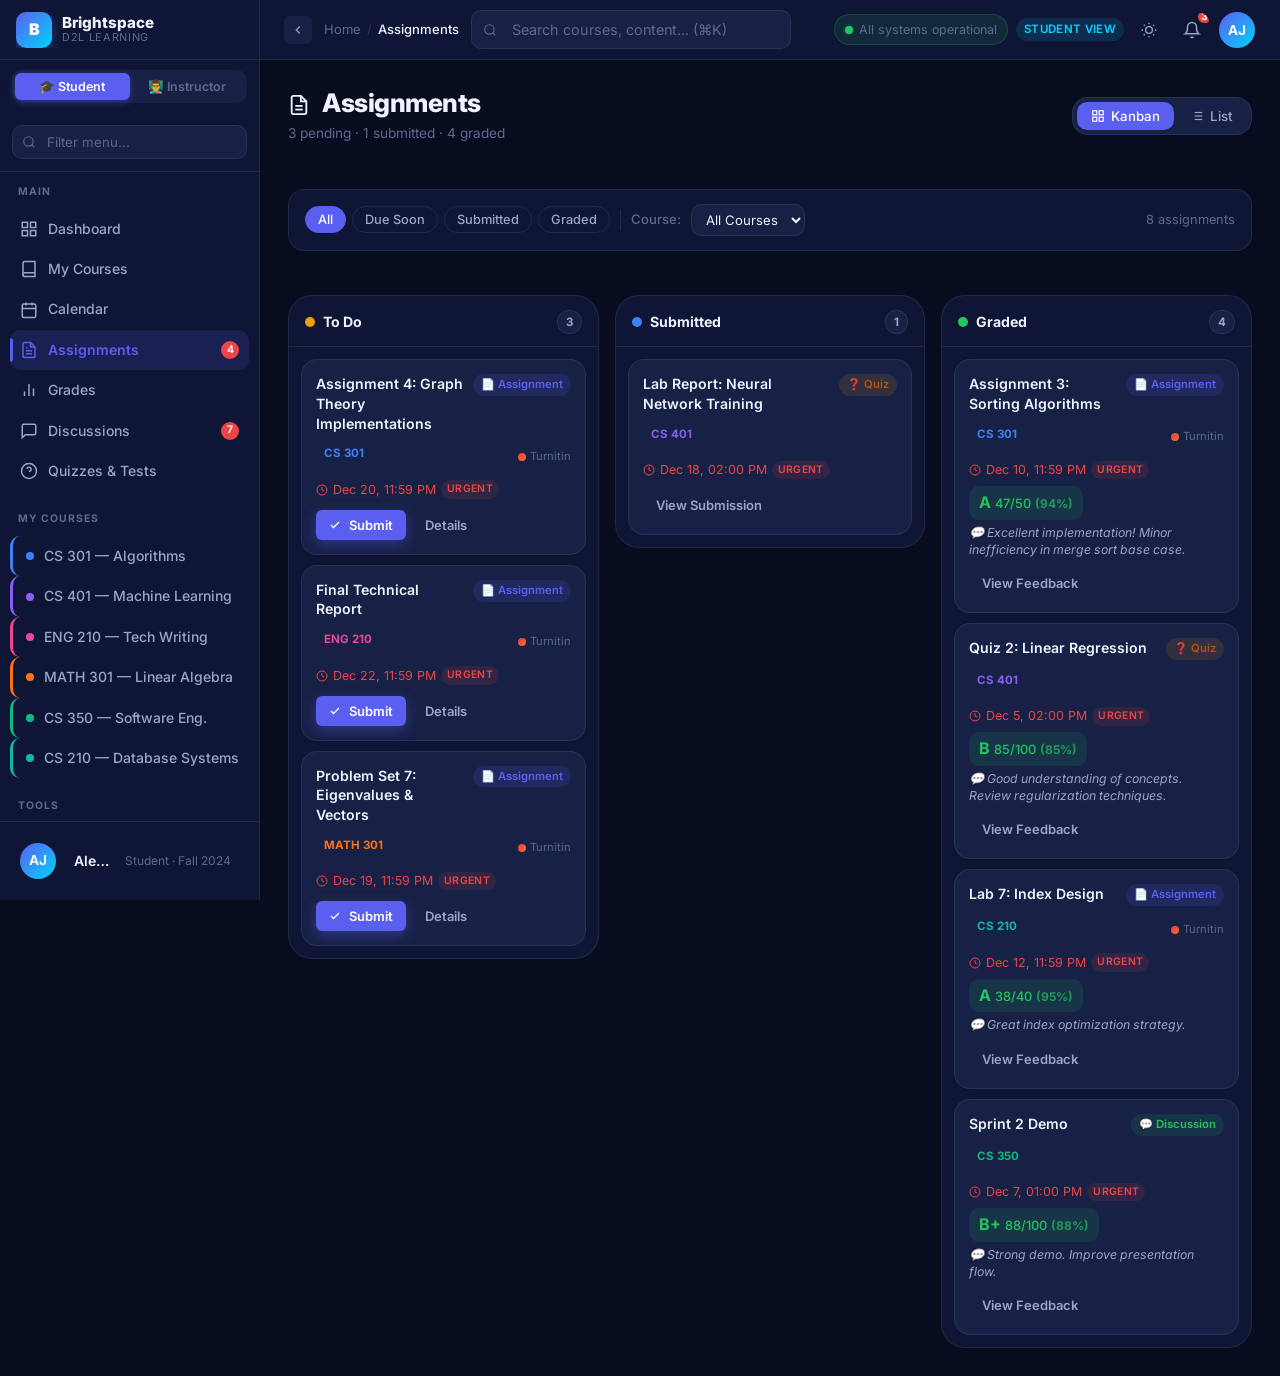
==== commit a7e9619d: "Restore sidebar toggle button in assignments.html" ====
--- a/assignments.html
+++ b/assignments.html
@@ -442,9 +442,6 @@
           <span class="sub">D2L Learning</span>
         </div>
       </a>
-      <button class="sidebar-toggle" id="sidebarToggle" aria-label="Collapse sidebar" data-tooltip="Collapse (Ctrl+B)">
-        <svg width="14" height="14" fill="none" stroke="currentColor" stroke-width="2" viewBox="0 0 24 24"><polyline points="15 18 9 12 15 6"/></svg>
-      </button>
     </div>
 
     <!-- Role Toggle -->
@@ -590,7 +587,9 @@
       <button class="btn btn-icon" id="mobileSidebarToggle" aria-label="Open navigation menu" style="display:none">
         <svg width="18" height="18" fill="none" stroke="currentColor" stroke-width="2" viewBox="0 0 24 24"><line x1="3" y1="12" x2="21" y2="12"/><line x1="3" y1="6" x2="21" y2="6"/><line x1="3" y1="18" x2="21" y2="18"/></svg>
       </button>
-
+      <button class="sidebar-toggle" id="sidebarToggle" aria-label="Collapse sidebar" data-tooltip="Collapse (Ctrl+B)">
+        <svg width="14" height="14" fill="none" stroke="currentColor" stroke-width="2" viewBox="0 0 24 24"><polyline points="15 18 9 12 15 6"/></svg>
+      </button>
       <!-- Breadcrumb -->
       <nav aria-label="Breadcrumb" class="breadcrumbs">
         <a href="index.html">Home</a>
--- a/css/layout.css
+++ b/css/layout.css
@@ -209,7 +209,7 @@
 .app-shell.sidebar-collapsed .role-toggle,
 .app-shell.sidebar-collapsed .sidebar-bottom-info,
 .app-shell.sidebar-collapsed .nav-badge {
-  display: none;
+  display: flex;
 }
 .app-shell.sidebar-collapsed .nav-item {
   justify-content: center;
@@ -223,7 +223,7 @@
   justify-content: center;
 }
 .app-shell.sidebar-collapsed .sidebar-toggle {
-  display: none;
+  display: flex;
 }
 
 /* ── Sidebar Bottom ── */
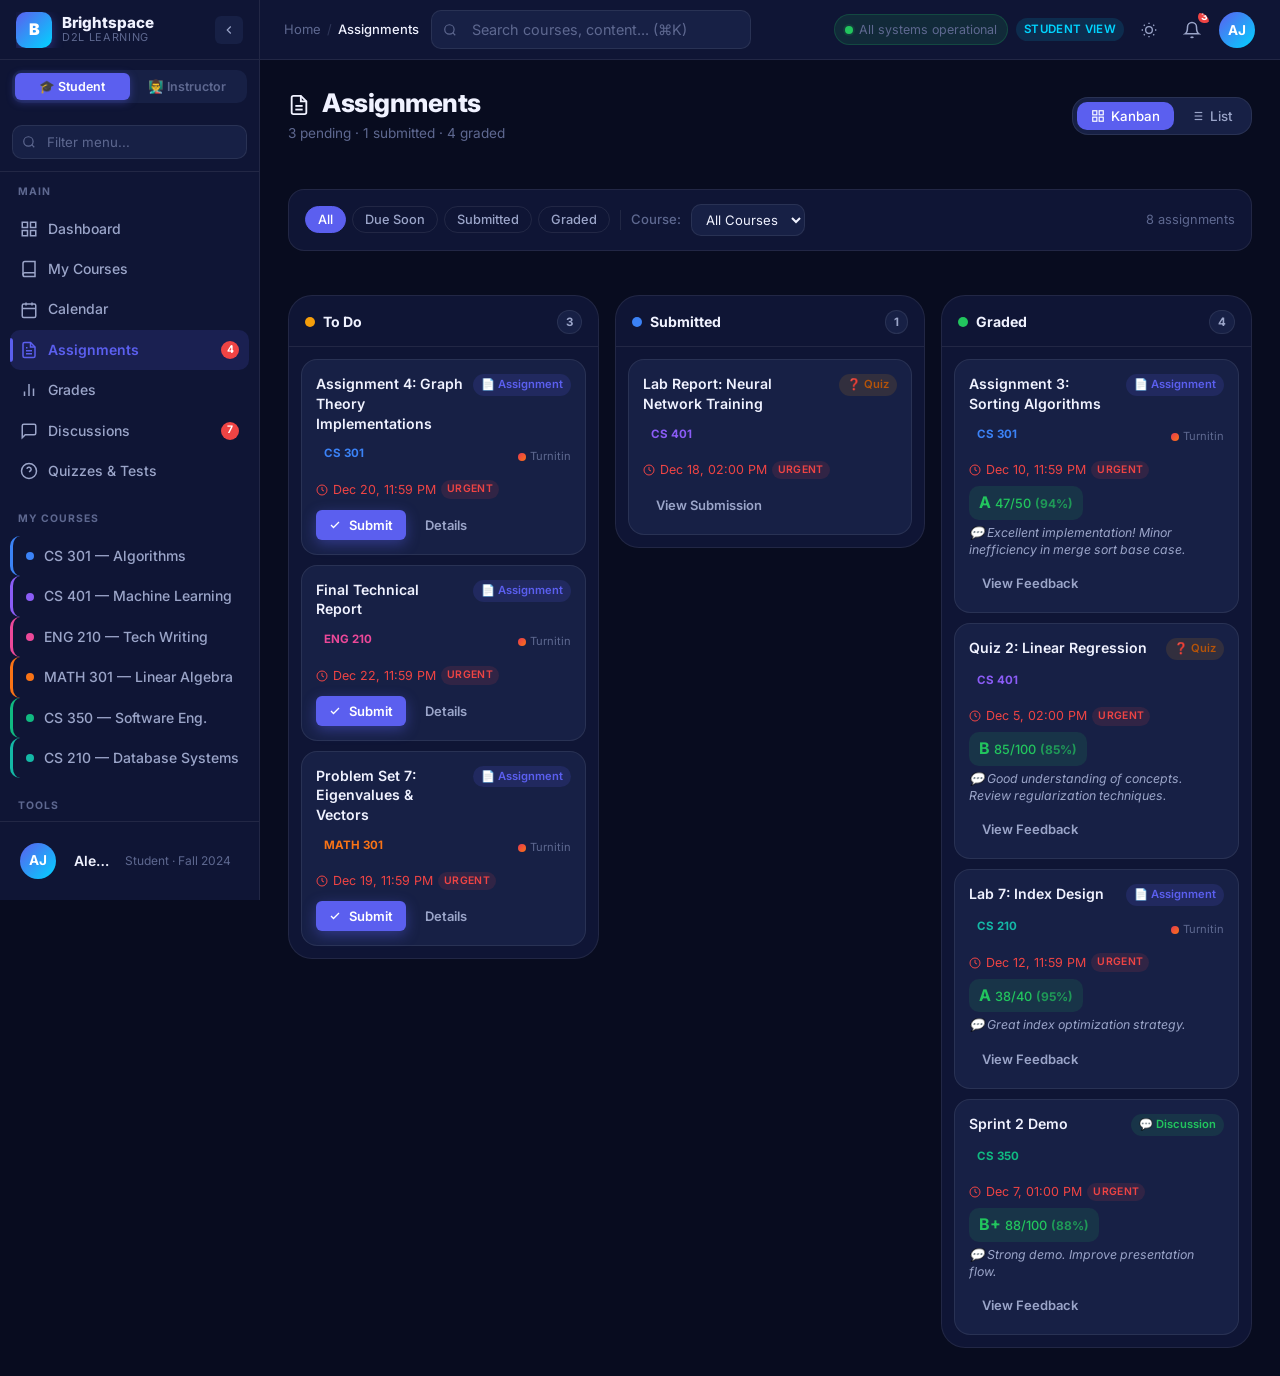
==== commit bd11f96d: "Add files via upload" ====
--- a/assignments.html
+++ b/assignments.html
@@ -442,6 +442,9 @@
           <span class="sub">D2L Learning</span>
         </div>
       </a>
+      <button class="sidebar-toggle" id="sidebarToggle" aria-label="Collapse sidebar" data-tooltip="Collapse (Ctrl+B)">
+        <svg width="14" height="14" fill="none" stroke="currentColor" stroke-width="2" viewBox="0 0 24 24"><polyline points="15 18 9 12 15 6"/></svg>
+      </button>
     </div>
 
     <!-- Role Toggle -->
@@ -587,9 +590,7 @@
       <button class="btn btn-icon" id="mobileSidebarToggle" aria-label="Open navigation menu" style="display:none">
         <svg width="18" height="18" fill="none" stroke="currentColor" stroke-width="2" viewBox="0 0 24 24"><line x1="3" y1="12" x2="21" y2="12"/><line x1="3" y1="6" x2="21" y2="6"/><line x1="3" y1="18" x2="21" y2="18"/></svg>
       </button>
-      <button class="sidebar-toggle" id="sidebarToggle" aria-label="Collapse sidebar" data-tooltip="Collapse (Ctrl+B)">
-        <svg width="14" height="14" fill="none" stroke="currentColor" stroke-width="2" viewBox="0 0 24 24"><polyline points="15 18 9 12 15 6"/></svg>
-      </button>
+
       <!-- Breadcrumb -->
       <nav aria-label="Breadcrumb" class="breadcrumbs">
         <a href="index.html">Home</a>
--- a/css/layout.css
+++ b/css/layout.css
@@ -209,7 +209,7 @@
 .app-shell.sidebar-collapsed .role-toggle,
 .app-shell.sidebar-collapsed .sidebar-bottom-info,
 .app-shell.sidebar-collapsed .nav-badge {
-  display: flex;
+  display: none;
 }
 .app-shell.sidebar-collapsed .nav-item {
   justify-content: center;
@@ -223,7 +223,7 @@
   justify-content: center;
 }
 .app-shell.sidebar-collapsed .sidebar-toggle {
-  display: flex;
+  display: none;
 }
 
 /* ── Sidebar Bottom ── */
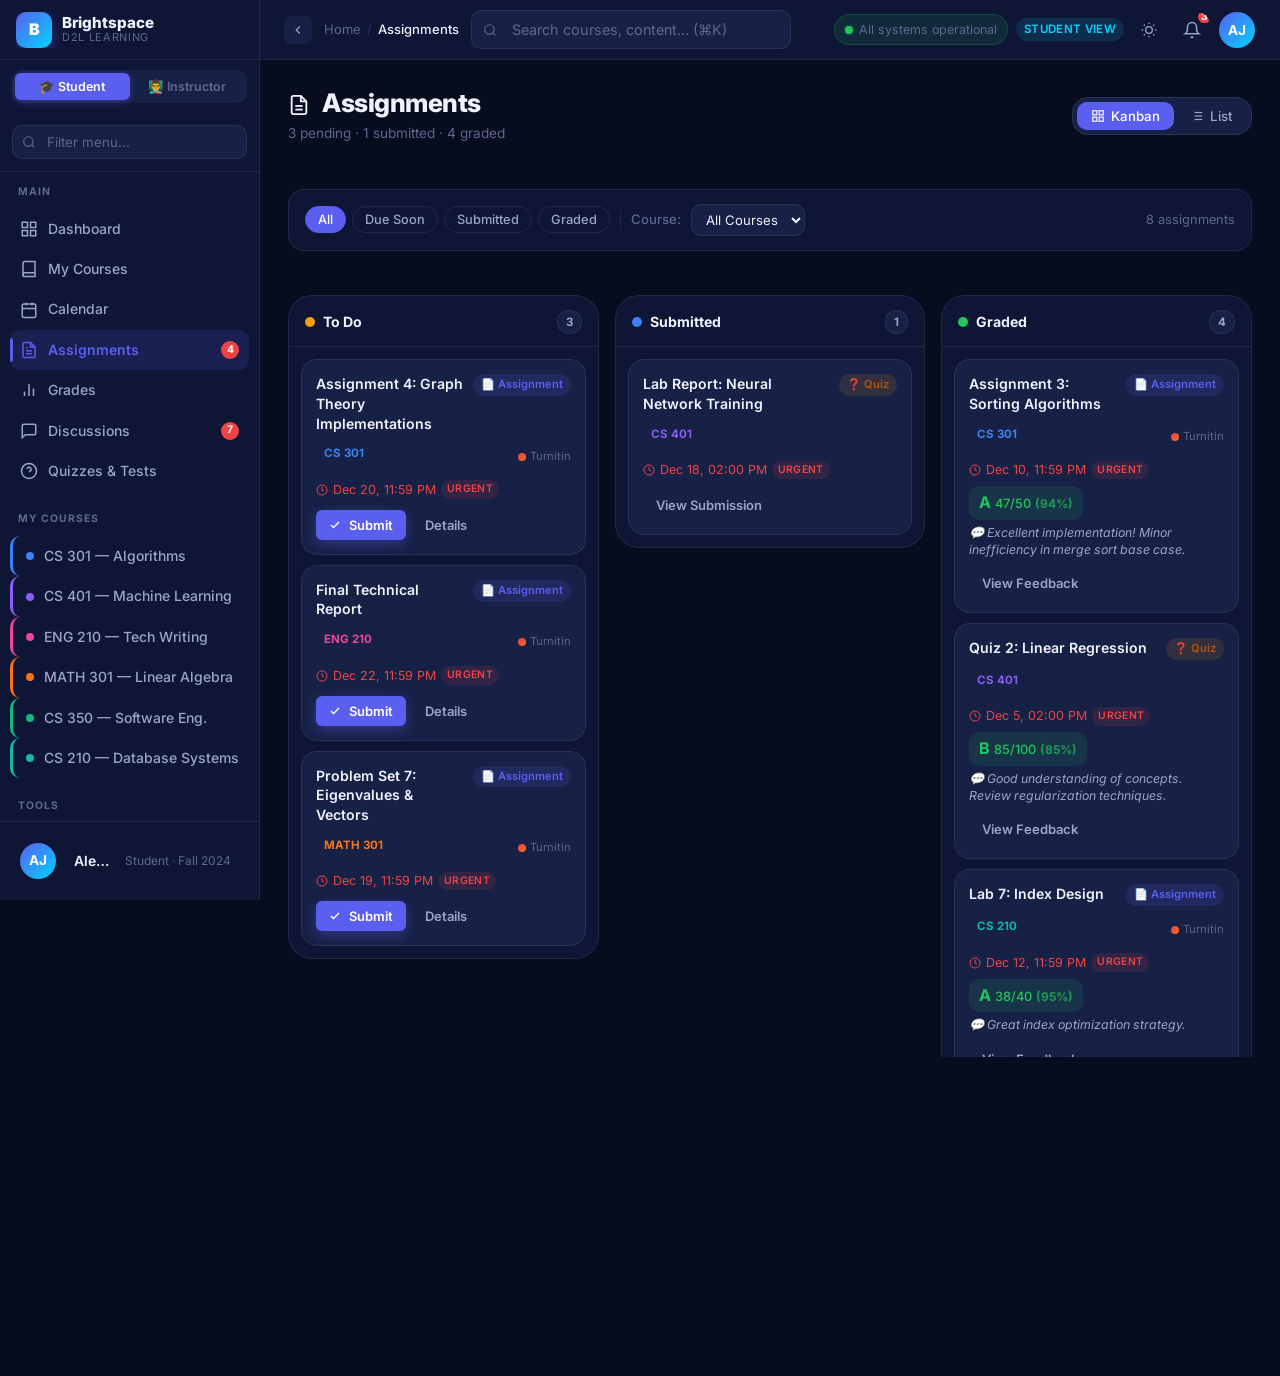
==== commit c4d8eb8c: "Update assignments.html" ====
--- a/assignments.html
+++ b/assignments.html
@@ -442,9 +442,6 @@
           <span class="sub">D2L Learning</span>
         </div>
       </a>
-      <button class="sidebar-toggle" id="sidebarToggle" aria-label="Collapse sidebar" data-tooltip="Collapse (Ctrl+B)">
-        <svg width="14" height="14" fill="none" stroke="currentColor" stroke-width="2" viewBox="0 0 24 24"><polyline points="15 18 9 12 15 6"/></svg>
-      </button>
     </div>
 
     <!-- Role Toggle -->
@@ -590,7 +587,9 @@
       <button class="btn btn-icon" id="mobileSidebarToggle" aria-label="Open navigation menu" style="display:none">
         <svg width="18" height="18" fill="none" stroke="currentColor" stroke-width="2" viewBox="0 0 24 24"><line x1="3" y1="12" x2="21" y2="12"/><line x1="3" y1="6" x2="21" y2="6"/><line x1="3" y1="18" x2="21" y2="18"/></svg>
       </button>
-
+      <button class="sidebar-toggle" id="sidebarToggle" aria-label="Collapse sidebar" data-tooltip="Collapse (Ctrl+B)">
+        <svg width="14" height="14" fill="none" stroke="currentColor" stroke-width="2" viewBox="0 0 24 24"><polyline points="15 18 9 12 15 6"/></svg>
+      </button>
       <!-- Breadcrumb -->
       <nav aria-label="Breadcrumb" class="breadcrumbs">
         <a href="index.html">Home</a>
--- a/css/layout.css
+++ b/css/layout.css
@@ -223,7 +223,9 @@
   justify-content: center;
 }
 .app-shell.sidebar-collapsed .sidebar-toggle {
-  display: none;
+  display: flex;
+   transform: rotate(180deg);
+  transition: transform var(--transition-fast);
 }
 
 /* ── Sidebar Bottom ── */
